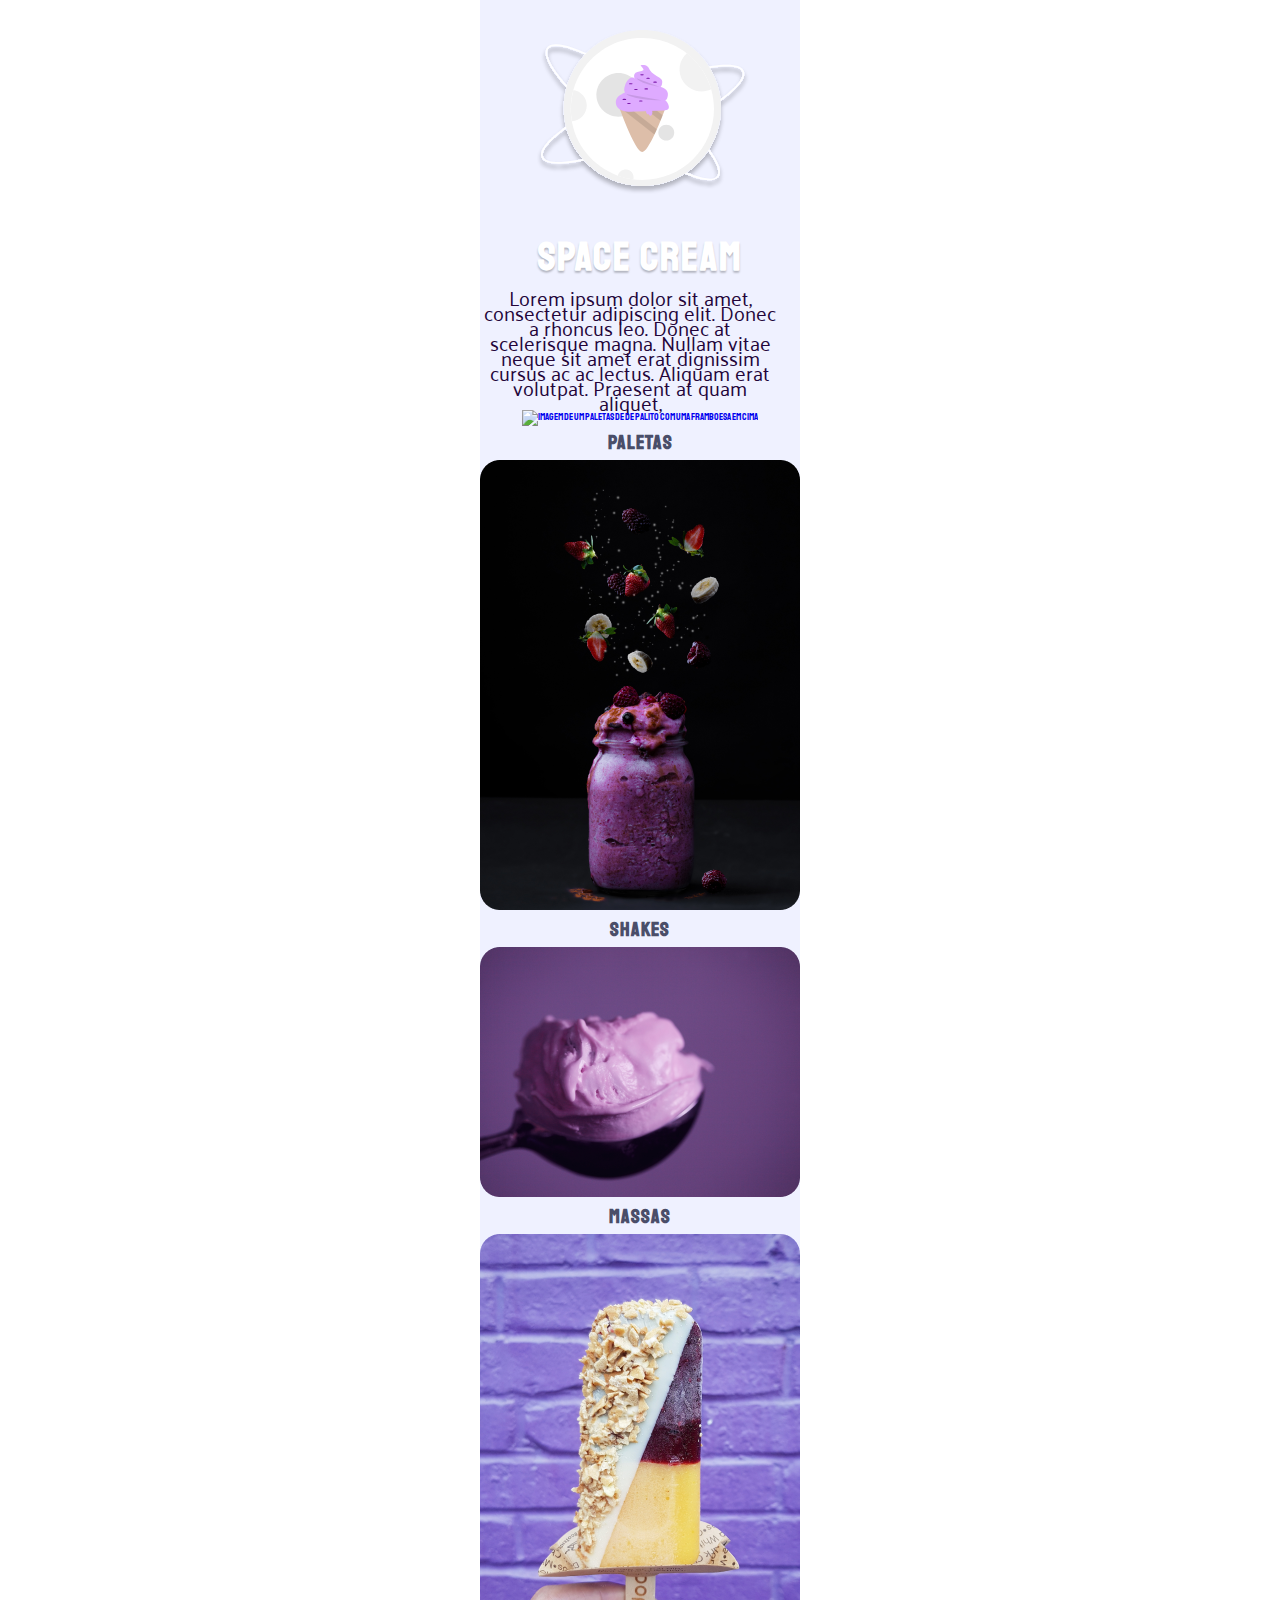
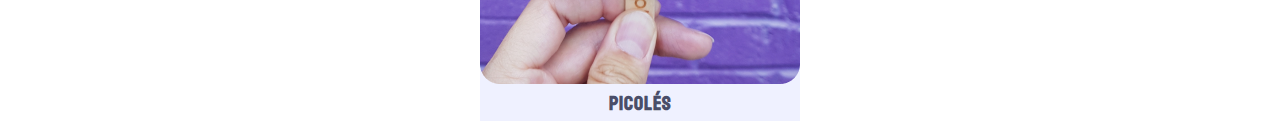
==== mobile-first/index.html @ 3e41ca87 "advancing in the project" ====
<!DOCTYPE html>
<html lang="pt-br">
<head>
  <link rel="preconnect" href="https://fonts.googleapis.com">
  <link rel="preconnect" href="https://fonts.gstatic.com" crossorigin>
  
  <meta charset="UTF-8">
  <meta name="viewport" content="width=device-width, initial-scale=1.0">
  <title>Space Cream</title>

  <link rel="stylesheet" href="style.css">

  <link href="https://fonts.googleapis.com/css2?family=Palanquin&family=Staatliches&display=swap" rel="stylesheet">
</head>
<body>
  <div class="page">
    <header>
      <svg class="logo" alt="imagem de um sorvete de cor rosa e casquinha marrom" width="218" height="167" viewBox="0 0 218 167" fill="none" xmlns="http://www.w3.org/2000/svg">
        <g filter="url(#filter0_d_66_3)">
        <path d="M120.734 108.348C64.0103 132.473 15.6142 140.797 10.5554 127.3C7.52245 119.207 20.5606 105.291 46.3268 89.1199C46.4182 89.0614 46.5194 89.022 46.6246 89.0038C46.7298 88.9856 46.8369 88.9891 46.9398 89.0139C47.0427 89.0388 47.1395 89.0845 47.2244 89.1486C47.3094 89.2127 47.3809 89.2939 47.435 89.3875C47.4891 89.4811 47.5247 89.5852 47.5396 89.6941C47.5546 89.8029 47.5488 89.9143 47.5223 90.0218C47.4959 90.1293 47.4495 90.2308 47.3857 90.3206C47.3219 90.4104 47.242 90.4868 47.1506 90.5452L47.1479 90.5469L47.1389 90.5525C22.8673 105.786 9.42788 119.621 12.0652 126.657C16.6399 138.863 66.1374 129.768 120.152 106.795C174.166 83.8232 215.934 54.104 211.36 41.8982C208.711 34.8318 189.914 34.6878 162.302 41.5229C162.199 41.5492 162.091 41.5541 161.987 41.5373C161.882 41.5206 161.782 41.4825 161.693 41.4253C161.603 41.3681 161.526 41.2928 161.465 41.2039C161.404 41.1149 161.361 41.0139 161.339 40.9068C161.316 40.7996 161.314 40.6883 161.332 40.5792C161.351 40.4701 161.39 40.3654 161.447 40.2711C161.505 40.1767 161.579 40.0946 161.666 40.0293C161.753 39.964 161.852 39.9169 161.955 39.8906L161.958 39.89L161.963 39.8885C191.27 32.6338 209.825 33.1323 212.869 41.256C217.928 54.7536 177.457 84.224 120.734 108.348Z" fill="white"/>
        <path d="M85.5661 102.158C37.5877 65.794 7.1441 28.5684 16.2586 17.41C21.7231 10.7202 39.9156 14.8443 66.1709 28.7256C66.265 28.7743 66.3475 28.841 66.4137 28.9219C66.48 29.0027 66.5286 29.0962 66.557 29.1968C66.5853 29.2975 66.5927 29.4035 66.5788 29.5086C66.5649 29.6138 66.5299 29.7161 66.4758 29.8098C66.4218 29.9034 66.3498 29.9866 66.2638 30.0544C66.1779 30.1223 66.0798 30.1736 65.9751 30.2053C65.8703 30.2371 65.761 30.2487 65.6534 30.2395C65.5458 30.2303 65.442 30.2006 65.3479 30.1518L65.3452 30.1504L65.3361 30.1456C40.6034 17.0697 22.2874 12.5606 17.5357 18.3779C9.29344 28.4685 40.9277 66.2469 86.6147 100.874C132.302 135.501 177.862 156.23 186.105 146.139C190.876 140.298 181.942 124.131 162.788 103.948C162.716 103.872 162.659 103.783 162.623 103.685C162.587 103.586 162.571 103.482 162.577 103.376C162.583 103.27 162.61 103.166 162.657 103.069C162.704 102.971 162.769 102.883 162.85 102.809C162.931 102.736 163.025 102.678 163.128 102.638C163.23 102.599 163.339 102.58 163.447 102.581C163.556 102.582 163.662 102.605 163.76 102.647C163.858 102.688 163.946 102.749 164.018 102.825L164.02 102.827L164.024 102.831C184.354 124.253 192.867 140.392 187.382 147.107C178.267 158.266 133.544 138.521 85.5661 102.158Z" fill="white"/>
        <path d="M111.319 156C154.75 156 189.957 121.078 189.957 78C189.957 34.9218 154.75 0 111.319 0C67.8885 0 32.6809 34.9218 32.6809 78C32.6809 121.078 67.8885 156 111.319 156Z" fill="#F2F2F2"/>
        <path d="M182.986 78.9757C182.987 88.2983 181.136 97.5297 177.539 106.143C173.943 114.756 168.671 122.582 162.025 129.174C155.379 135.766 147.489 140.995 138.805 144.562C130.122 148.13 120.815 149.965 111.416 149.965C103.039 149.96 94.7266 148.507 86.8527 145.67C74.5411 141.221 63.6959 133.508 55.498 123.369C47.3 113.23 42.0634 101.055 40.3584 88.1683C38.6533 75.282 40.5451 62.1787 45.8278 50.285C51.1106 38.3913 59.5817 28.163 70.319 20.7138C81.0563 13.2646 93.6482 8.87989 106.724 8.03715C119.799 7.19441 132.857 9.9259 144.476 15.9342C156.095 21.9426 165.83 30.9975 172.62 42.1131C179.41 53.2287 182.995 65.9789 182.986 78.9757Z" fill="white"/>
        <path d="M87.4626 86.764C99.6622 86.764 109.552 76.9546 109.552 64.8539C109.552 52.7533 99.6622 42.9438 87.4626 42.9438C75.2629 42.9438 65.3732 52.7533 65.3732 64.8539C65.3732 76.9546 75.2629 86.764 87.4626 86.764Z" fill="#E4E4E4"/>
        <path d="M180.194 59.2829C175.406 61.5674 169.949 62.0641 164.823 60.6819C159.696 59.2998 155.243 56.1314 152.28 51.7574C149.318 47.3834 148.043 42.0968 148.691 36.8666C149.339 31.6364 151.865 26.8129 155.807 23.2802C167.521 32.4658 176.048 45.0537 180.194 59.2829Z" fill="#F2F2F2"/>
        <path d="M135.273 110.526C139.665 110.526 143.225 106.995 143.225 102.639C143.225 98.2824 139.665 94.751 135.273 94.751C130.881 94.751 127.321 98.2824 127.321 102.639C127.321 106.995 130.881 110.526 135.273 110.526Z" fill="#E4E4E4"/>
        <path d="M102.58 147.335C102.58 148.028 102.488 148.717 102.307 149.386C97.0301 148.731 91.8457 147.485 86.8528 145.67C87.2675 143.767 88.3771 142.083 89.9681 140.943C91.5591 139.802 93.5191 139.286 95.471 139.492C97.423 139.699 99.2289 140.614 100.541 142.062C101.854 143.51 102.58 145.388 102.58 147.335Z" fill="#F2F2F2"/>
        <path d="M55.7509 75.4701C55.7505 79.4718 54.2171 83.3238 51.461 86.2463C48.705 89.1687 44.9323 90.9431 40.9069 91.2103C39.0848 80.7925 39.616 70.1035 42.462 59.9139C46.1746 60.5279 49.5475 62.428 51.9807 65.2764C54.4139 68.1247 55.7499 71.7367 55.7509 75.4701Z" fill="#F2F2F2"/>
        <path d="M135.03 76.4122C135.03 76.4122 133.722 80.0187 131.681 85.2005C131.021 86.8837 130.282 88.7314 129.485 90.6763C128.375 93.3845 127.152 96.2815 125.871 99.1786C125.083 100.962 124.274 102.742 123.456 104.482C119.057 113.807 114.373 121.886 111.303 121.999C104.408 122.252 89.636 81.3378 88.0238 76.8169C87.9294 76.5525 87.8808 76.4122 87.8808 76.4122H135.03Z" fill="#DDBEA9"/>
        <path opacity="0.1" d="M131.681 85.2005C131.021 86.8837 130.282 88.7314 129.485 90.6763L111.218 76.4122H120.426L131.681 85.2005Z" fill="black"/>
        <path opacity="0.1" d="M125.871 99.1786C125.083 100.962 124.274 102.742 123.456 104.482L88.0238 76.8169C87.9294 76.5525 87.8808 76.4122 87.8808 76.4122H96.7145L125.871 99.1786Z" fill="black"/>
        <path d="M112.273 40.1752C110.112 41.6935 106.694 41.1194 104.617 42.7274C103.196 43.8273 102.817 45.7082 103.204 47.345C103.592 48.9818 104.622 50.4342 105.659 51.8316C106.374 52.7959 107.116 53.7679 108.121 54.5014C109.527 55.5269 111.33 56.0042 113.098 56.3877C116.948 57.2224 120.879 57.7277 124.838 57.8967C126.603 57.972 128.603 57.8967 129.792 56.7375C130.485 56.0625 130.763 55.1374 130.966 54.2427C131.284 52.8431 131.46 51.3363 130.804 50.0327C130.265 48.9612 129.227 48.158 128.176 47.4449C124.88 45.2083 120.998 43.3565 118.986 40.1373C118.186 38.8576 117.693 37.3748 116.481 36.382C114.901 35.0879 111.386 34.5588 109.526 35.4232C109.813 36.0042 113.569 39.2651 112.273 40.1752Z" fill="#DEAAFF"/>
        <path d="M94.1099 55.2652C93.469 57.2359 92.8786 59.3209 93.4182 61.3153C94.1297 63.9447 96.7296 65.914 99.5816 66.8712C102.434 67.8284 105.544 67.9401 108.591 68.0411L124.546 68.5695C126.551 68.6359 128.595 68.7088 130.479 69.32C132.032 69.8238 133.878 70.6533 135.173 69.741C135.76 69.3272 136.024 68.6573 136.233 68.0183C136.911 65.9392 137.29 63.6562 136.378 61.6486C135.333 59.3481 132.756 57.8365 130.081 57.1139C127.405 56.3913 124.572 56.3209 121.792 56.0481C118.972 55.7711 116.184 55.2817 113.457 54.5851C111.178 54.0026 108.869 53.234 107.183 51.7545C106.271 50.9541 105.581 49.9781 104.721 49.1334C99.7973 44.2946 95.3209 51.5414 94.1099 55.2652Z" fill="#DEAAFF"/>
        <path d="M90.6039 64.3186C89.0521 64.935 87.706 65.8963 86.6961 67.1094C85.6862 68.3225 85.0467 69.7463 84.8396 71.2429C84.6324 72.7395 84.8645 74.2582 85.5136 75.6519C86.1626 77.0455 87.2064 78.267 88.5441 79.1979C90.9735 80.8886 94.1527 81.4766 97.233 81.6734C100.241 81.8656 103.262 81.7333 106.273 81.6011L132.922 80.4306C134.484 80.362 136.252 80.2026 137.205 79.1033C137.917 78.2829 137.959 77.1513 137.789 76.1273C137.178 72.4436 134.041 69.1824 130.035 68.066C128.525 67.6449 126.934 67.5117 125.357 67.3809L113.934 66.4331C112.396 66.3054 110.848 66.1764 109.357 65.817C104.84 64.7281 100.803 61.5489 96.152 62.0196C92.9966 62.339 90.3986 64.2979 88.1065 66.2472" fill="#DEAAFF"/>
        <path opacity="0.1" d="M105.524 48.359C105.524 48.359 109.252 54.3283 128.377 56.7385L105.524 48.359Z" fill="black"/>
        <path opacity="0.1" d="M94.9449 63.9936C94.9449 63.9936 101.874 70.2082 130.467 70.2082L94.9449 63.9936Z" fill="black"/>
        <path d="M110.999 45.3918C112.007 45.3918 112.824 45.1503 112.824 44.8524C112.824 44.5544 112.007 44.3129 110.999 44.3129C109.991 44.3129 109.174 44.5544 109.174 44.8524C109.174 45.1503 109.991 45.3918 110.999 45.3918Z" fill="#7D1AAB"/>
        <path d="M117.083 48.8985C118.091 48.8985 118.908 48.6569 118.908 48.359C118.908 48.061 118.091 47.8195 117.083 47.8195C116.075 47.8195 115.258 48.061 115.258 48.359C115.258 48.6569 116.075 48.8985 117.083 48.8985Z" fill="#7D1AAB"/>
        <path d="M124.079 52.6749C125.087 52.6749 125.905 52.4333 125.905 52.1354C125.905 51.8374 125.087 51.5959 124.079 51.5959C123.071 51.5959 122.254 51.8374 122.254 52.1354C122.254 52.4333 123.071 52.6749 124.079 52.6749Z" fill="#7D1AAB"/>
        <path d="M99.7442 54.2933C100.752 54.2933 101.569 54.0518 101.569 53.7538C101.569 53.4559 100.752 53.2144 99.7442 53.2144C98.7362 53.2144 97.919 53.4559 97.919 53.7538C97.919 54.0518 98.7362 54.2933 99.7442 54.2933Z" fill="#7D1AAB"/>
        <path d="M115.258 59.4184C116.266 59.4184 117.083 59.1769 117.083 58.879C117.083 58.581 116.266 58.3395 115.258 58.3395C114.25 58.3395 113.433 58.581 113.433 58.879C113.433 59.1769 114.25 59.4184 115.258 59.4184Z" fill="#7D1AAB"/>
        <path d="M93.3561 69.9384C94.3641 69.9384 95.1813 69.6969 95.1813 69.3989C95.1813 69.101 94.3641 68.8595 93.3561 68.8595C92.3481 68.8595 91.531 69.101 91.531 69.3989C91.531 69.6969 92.3481 69.9384 93.3561 69.9384Z" fill="#7D1AAB"/>
        <path d="M104.916 59.9579C105.924 59.9579 106.741 59.7164 106.741 59.4185C106.741 59.1205 105.924 58.879 104.916 58.879C103.907 58.879 103.09 59.1205 103.09 59.4185C103.09 59.7164 103.907 59.9579 104.916 59.9579Z" fill="#7D1AAB"/>
        <path d="M97.919 73.9846C98.927 73.9846 99.7442 73.743 99.7442 73.4451C99.7442 73.1471 98.927 72.9056 97.919 72.9056C96.911 72.9056 96.0939 73.1471 96.0939 73.4451C96.0939 73.743 96.911 73.9846 97.919 73.9846Z" fill="#7D1AAB"/>
        <path d="M109.782 71.5569C110.79 71.5569 111.608 71.3153 111.608 71.0174C111.608 70.7194 110.79 70.4779 109.782 70.4779C108.774 70.4779 107.957 70.7194 107.957 71.0174C107.957 71.3153 108.774 71.5569 109.782 71.5569Z" fill="#7D1AAB"/>
        <path d="M116.931 84.5045C118.023 84.5045 118.908 82.8742 118.908 80.863C118.908 78.8519 118.023 77.2215 116.931 77.2215C115.839 77.2215 114.954 78.8519 114.954 80.863C114.954 82.8742 115.839 84.5045 116.931 84.5045Z" fill="#DEAAFF"/>
        <path d="M119.365 85.8533C120.457 85.8533 121.342 84.2229 121.342 82.2117C121.342 80.2006 120.457 78.5702 119.365 78.5702C118.273 78.5702 117.387 80.2006 117.387 82.2117C117.387 84.2229 118.273 85.8533 119.365 85.8533Z" fill="#DEAAFF"/>
        </g>
        <defs>
        <filter id="filter0_d_66_3" x="6.12323" y="0" width="211.173" height="164" filterUnits="userSpaceOnUse" color-interpolation-filters="sRGB">
        <feFlood flood-opacity="0" result="BackgroundImageFix"/>
        <feColorMatrix in="SourceAlpha" type="matrix" values="0 0 0 0 0 0 0 0 0 0 0 0 0 0 0 0 0 0 127 0" result="hardAlpha"/>
        <feOffset dy="4"/>
        <feGaussianBlur stdDeviation="2"/>
        <feComposite in2="hardAlpha" operator="out"/>
        <feColorMatrix type="matrix" values="0 0 0 0 0 0 0 0 0 0 0 0 0 0 0 0 0 0 0.25 0"/>
        <feBlend mode="normal" in2="BackgroundImageFix" result="effect1_dropShadow_66_3"/>
        <feBlend mode="normal" in="SourceGraphic" in2="effect1_dropShadow_66_3" result="shape"/>
        </filter>
        </defs>
      </svg>   
      <h1>
        Space cream
      </h1>
    </header>

    <main>
      <p>Lorem ipsum dolor sit amet, consectetur adipiscing elit. Donec a rhoncus leo. Donec at scelerisque magna. Nullam vitae neque sit amet erat dignissim cursus ac ac lectus. Aliquam erat volutpat. Praesent at quam aliquet, </p>

      <div class="card">
        <a href="#"><img src="/images/sorvete1.png" alt="imagem de um paletas de de palito com uma framboesa em cima"></a>
        <h2>paletas </h2>
      </div>
      <div class="card">
        <a href="#"><img src="images/sorvete2.png" alt="imagem de um shake com varias frutas caindo em cima dele"></a>
        <h2>Shakes</h2>
      </div>
      <div class="card">
        <a href="#"><img src="images/sorvete3.png" alt="imagem de uma bola de sorvete rosa"></a>
        <h2>Massas</h2></div>
      <div class="card">
        <a href="#"><img src="images/sorvete4.png" alt="picole em forma de uma nave com raspas por cima"></a>
        <h2>Picolés</h2></div>
    </main>
  </div>

</body>
</html>
---- mobile-first/style.css ----
* {
  margin: 0;
  padding: 0;
  box-sizing: border-box;
  text-decoration: none;
}

:root {
  font-size: 62.5%;
  --ff-primary: 'Staatliches', cursive;
  --ff-secondary: 'Palanquin', sans-serif;
  --fc-white: #FFFFFF;
  --fc-wrapper: #4A4E69;
  
}

.page {
  background: #EFF1FF;
}

body {
  display: flex;
  align-items: center;
  text-align: center;
  flex-direction: column;
  margin: auto;

  font-family: var(--ff-primary);

  color: wh;
}

header .logo {
  margin: 3rem auto 4rem;
}

header h1 {
  text-transform: uppercase;
  font-size: 4rem;
  line-height: 3.5rem;
  letter-spacing: 0.05em;
  color: var(--fc-white);
  text-shadow: 0px 2px 2px rgba(0, 0, 0, 0.25);
}

p {
  font-family: var(--ff-secondary);
  display: flex;
  align-items: center;
  text-align: center;
  width: 30rem;

  font-size: 2rem;
  line-height: 1.5rem;
  font-weight: 400;
  
  color: #23053A;

  margin-top: 1.5rem;
}

h2 {
  color: var(--fc-wrapper);
  letter-spacing: 0.05em;
  font-size: 20px;
  line-height: 34px;
}
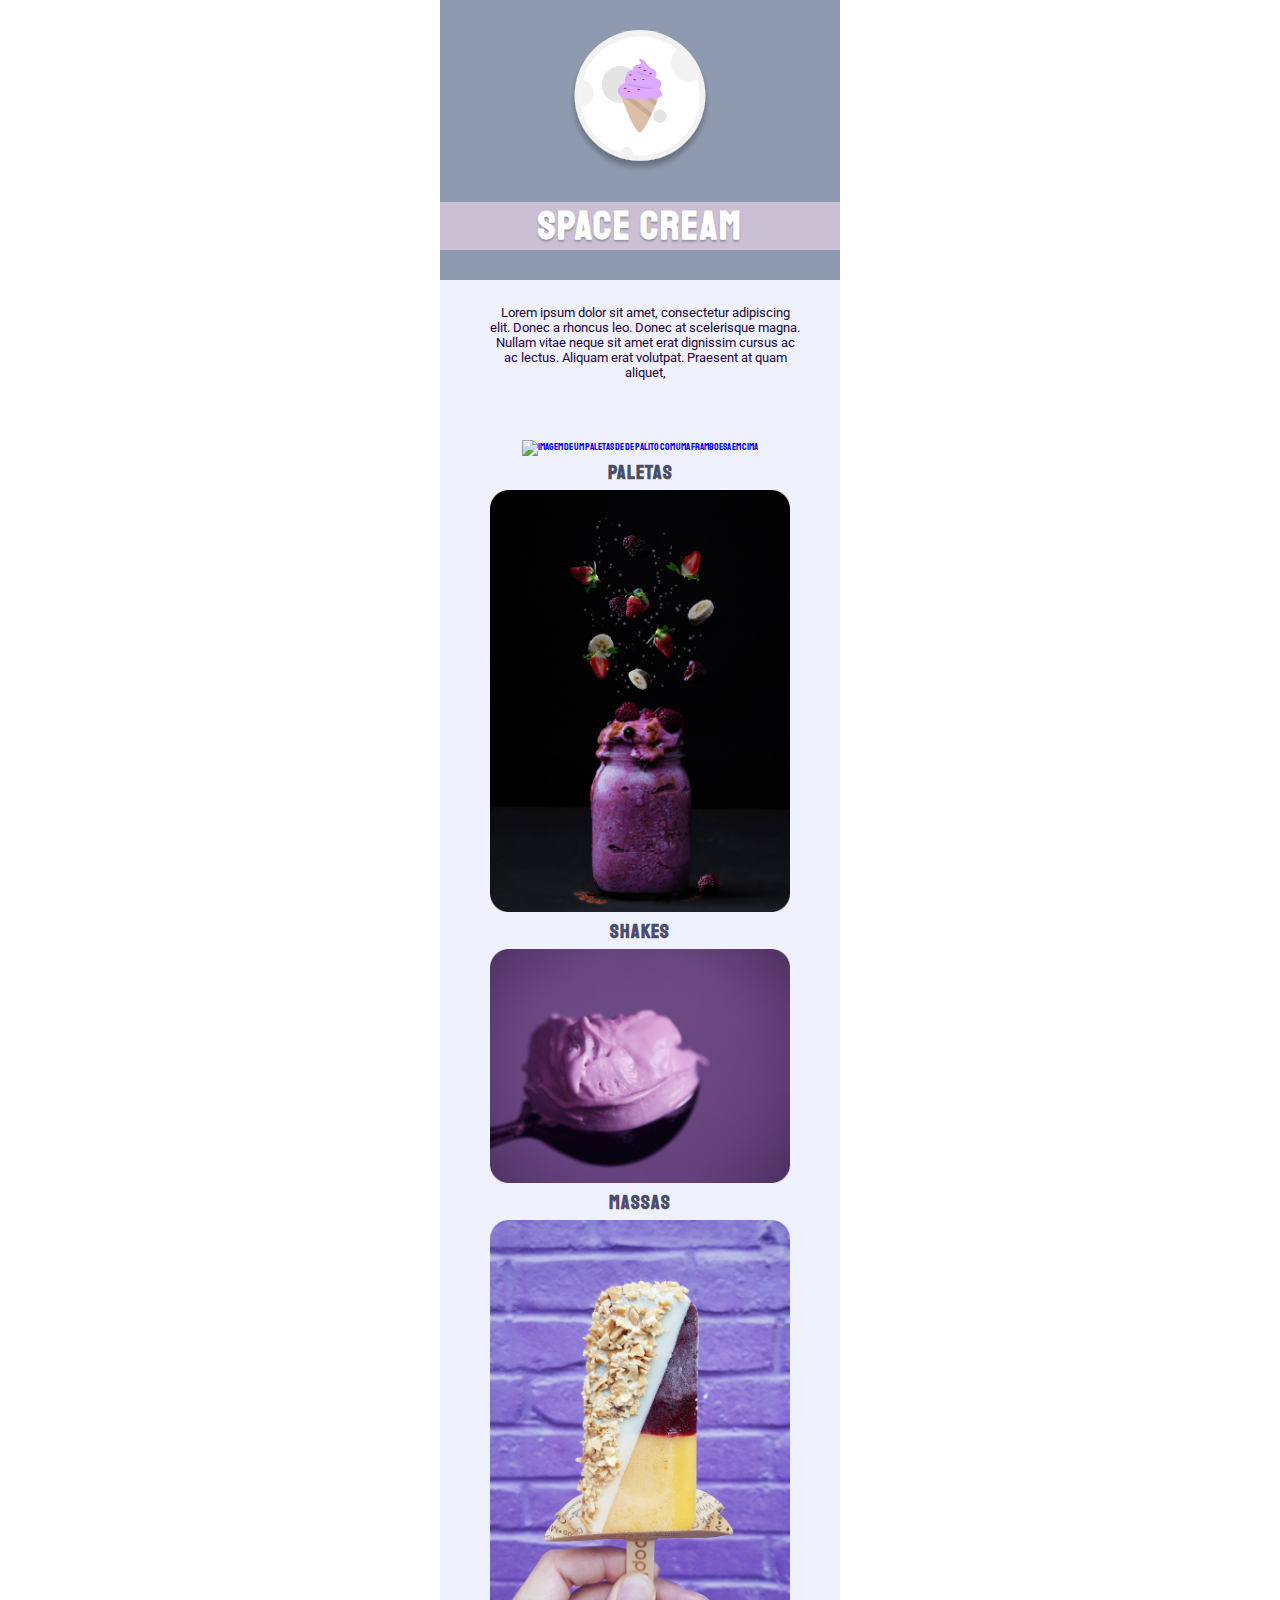
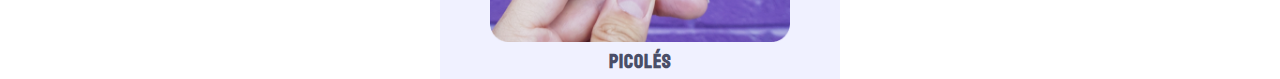
==== commit 02d43312: "code adjustments" ====
--- a/mobile-first/index.html
+++ b/mobile-first/index.html
@@ -10,77 +10,83 @@
 
   <link rel="stylesheet" href="style.css">
 
-  <link href="https://fonts.googleapis.com/css2?family=Palanquin&family=Staatliches&display=swap" rel="stylesheet">
+  <link href="https://fonts.googleapis.com/css2?family=Roboto&family=Staatliches&display=swap" rel="stylesheet">
 </head>
 <body>
   <div class="page">
     <header>
-      <svg class="logo" alt="imagem de um sorvete de cor rosa e casquinha marrom" width="218" height="167" viewBox="0 0 218 167" fill="none" xmlns="http://www.w3.org/2000/svg">
-        <g filter="url(#filter0_d_66_3)">
-        <path d="M120.734 108.348C64.0103 132.473 15.6142 140.797 10.5554 127.3C7.52245 119.207 20.5606 105.291 46.3268 89.1199C46.4182 89.0614 46.5194 89.022 46.6246 89.0038C46.7298 88.9856 46.8369 88.9891 46.9398 89.0139C47.0427 89.0388 47.1395 89.0845 47.2244 89.1486C47.3094 89.2127 47.3809 89.2939 47.435 89.3875C47.4891 89.4811 47.5247 89.5852 47.5396 89.6941C47.5546 89.8029 47.5488 89.9143 47.5223 90.0218C47.4959 90.1293 47.4495 90.2308 47.3857 90.3206C47.3219 90.4104 47.242 90.4868 47.1506 90.5452L47.1479 90.5469L47.1389 90.5525C22.8673 105.786 9.42788 119.621 12.0652 126.657C16.6399 138.863 66.1374 129.768 120.152 106.795C174.166 83.8232 215.934 54.104 211.36 41.8982C208.711 34.8318 189.914 34.6878 162.302 41.5229C162.199 41.5492 162.091 41.5541 161.987 41.5373C161.882 41.5206 161.782 41.4825 161.693 41.4253C161.603 41.3681 161.526 41.2928 161.465 41.2039C161.404 41.1149 161.361 41.0139 161.339 40.9068C161.316 40.7996 161.314 40.6883 161.332 40.5792C161.351 40.4701 161.39 40.3654 161.447 40.2711C161.505 40.1767 161.579 40.0946 161.666 40.0293C161.753 39.964 161.852 39.9169 161.955 39.8906L161.958 39.89L161.963 39.8885C191.27 32.6338 209.825 33.1323 212.869 41.256C217.928 54.7536 177.457 84.224 120.734 108.348Z" fill="white"/>
-        <path d="M85.5661 102.158C37.5877 65.794 7.1441 28.5684 16.2586 17.41C21.7231 10.7202 39.9156 14.8443 66.1709 28.7256C66.265 28.7743 66.3475 28.841 66.4137 28.9219C66.48 29.0027 66.5286 29.0962 66.557 29.1968C66.5853 29.2975 66.5927 29.4035 66.5788 29.5086C66.5649 29.6138 66.5299 29.7161 66.4758 29.8098C66.4218 29.9034 66.3498 29.9866 66.2638 30.0544C66.1779 30.1223 66.0798 30.1736 65.9751 30.2053C65.8703 30.2371 65.761 30.2487 65.6534 30.2395C65.5458 30.2303 65.442 30.2006 65.3479 30.1518L65.3452 30.1504L65.3361 30.1456C40.6034 17.0697 22.2874 12.5606 17.5357 18.3779C9.29344 28.4685 40.9277 66.2469 86.6147 100.874C132.302 135.501 177.862 156.23 186.105 146.139C190.876 140.298 181.942 124.131 162.788 103.948C162.716 103.872 162.659 103.783 162.623 103.685C162.587 103.586 162.571 103.482 162.577 103.376C162.583 103.27 162.61 103.166 162.657 103.069C162.704 102.971 162.769 102.883 162.85 102.809C162.931 102.736 163.025 102.678 163.128 102.638C163.23 102.599 163.339 102.58 163.447 102.581C163.556 102.582 163.662 102.605 163.76 102.647C163.858 102.688 163.946 102.749 164.018 102.825L164.02 102.827L164.024 102.831C184.354 124.253 192.867 140.392 187.382 147.107C178.267 158.266 133.544 138.521 85.5661 102.158Z" fill="white"/>
-        <path d="M111.319 156C154.75 156 189.957 121.078 189.957 78C189.957 34.9218 154.75 0 111.319 0C67.8885 0 32.6809 34.9218 32.6809 78C32.6809 121.078 67.8885 156 111.319 156Z" fill="#F2F2F2"/>
-        <path d="M182.986 78.9757C182.987 88.2983 181.136 97.5297 177.539 106.143C173.943 114.756 168.671 122.582 162.025 129.174C155.379 135.766 147.489 140.995 138.805 144.562C130.122 148.13 120.815 149.965 111.416 149.965C103.039 149.96 94.7266 148.507 86.8527 145.67C74.5411 141.221 63.6959 133.508 55.498 123.369C47.3 113.23 42.0634 101.055 40.3584 88.1683C38.6533 75.282 40.5451 62.1787 45.8278 50.285C51.1106 38.3913 59.5817 28.163 70.319 20.7138C81.0563 13.2646 93.6482 8.87989 106.724 8.03715C119.799 7.19441 132.857 9.9259 144.476 15.9342C156.095 21.9426 165.83 30.9975 172.62 42.1131C179.41 53.2287 182.995 65.9789 182.986 78.9757Z" fill="white"/>
-        <path d="M87.4626 86.764C99.6622 86.764 109.552 76.9546 109.552 64.8539C109.552 52.7533 99.6622 42.9438 87.4626 42.9438C75.2629 42.9438 65.3732 52.7533 65.3732 64.8539C65.3732 76.9546 75.2629 86.764 87.4626 86.764Z" fill="#E4E4E4"/>
-        <path d="M180.194 59.2829C175.406 61.5674 169.949 62.0641 164.823 60.6819C159.696 59.2998 155.243 56.1314 152.28 51.7574C149.318 47.3834 148.043 42.0968 148.691 36.8666C149.339 31.6364 151.865 26.8129 155.807 23.2802C167.521 32.4658 176.048 45.0537 180.194 59.2829Z" fill="#F2F2F2"/>
-        <path d="M135.273 110.526C139.665 110.526 143.225 106.995 143.225 102.639C143.225 98.2824 139.665 94.751 135.273 94.751C130.881 94.751 127.321 98.2824 127.321 102.639C127.321 106.995 130.881 110.526 135.273 110.526Z" fill="#E4E4E4"/>
-        <path d="M102.58 147.335C102.58 148.028 102.488 148.717 102.307 149.386C97.0301 148.731 91.8457 147.485 86.8528 145.67C87.2675 143.767 88.3771 142.083 89.9681 140.943C91.5591 139.802 93.5191 139.286 95.471 139.492C97.423 139.699 99.2289 140.614 100.541 142.062C101.854 143.51 102.58 145.388 102.58 147.335Z" fill="#F2F2F2"/>
-        <path d="M55.7509 75.4701C55.7505 79.4718 54.2171 83.3238 51.461 86.2463C48.705 89.1687 44.9323 90.9431 40.9069 91.2103C39.0848 80.7925 39.616 70.1035 42.462 59.9139C46.1746 60.5279 49.5475 62.428 51.9807 65.2764C54.4139 68.1247 55.7499 71.7367 55.7509 75.4701Z" fill="#F2F2F2"/>
-        <path d="M135.03 76.4122C135.03 76.4122 133.722 80.0187 131.681 85.2005C131.021 86.8837 130.282 88.7314 129.485 90.6763C128.375 93.3845 127.152 96.2815 125.871 99.1786C125.083 100.962 124.274 102.742 123.456 104.482C119.057 113.807 114.373 121.886 111.303 121.999C104.408 122.252 89.636 81.3378 88.0238 76.8169C87.9294 76.5525 87.8808 76.4122 87.8808 76.4122H135.03Z" fill="#DDBEA9"/>
-        <path opacity="0.1" d="M131.681 85.2005C131.021 86.8837 130.282 88.7314 129.485 90.6763L111.218 76.4122H120.426L131.681 85.2005Z" fill="black"/>
-        <path opacity="0.1" d="M125.871 99.1786C125.083 100.962 124.274 102.742 123.456 104.482L88.0238 76.8169C87.9294 76.5525 87.8808 76.4122 87.8808 76.4122H96.7145L125.871 99.1786Z" fill="black"/>
-        <path d="M112.273 40.1752C110.112 41.6935 106.694 41.1194 104.617 42.7274C103.196 43.8273 102.817 45.7082 103.204 47.345C103.592 48.9818 104.622 50.4342 105.659 51.8316C106.374 52.7959 107.116 53.7679 108.121 54.5014C109.527 55.5269 111.33 56.0042 113.098 56.3877C116.948 57.2224 120.879 57.7277 124.838 57.8967C126.603 57.972 128.603 57.8967 129.792 56.7375C130.485 56.0625 130.763 55.1374 130.966 54.2427C131.284 52.8431 131.46 51.3363 130.804 50.0327C130.265 48.9612 129.227 48.158 128.176 47.4449C124.88 45.2083 120.998 43.3565 118.986 40.1373C118.186 38.8576 117.693 37.3748 116.481 36.382C114.901 35.0879 111.386 34.5588 109.526 35.4232C109.813 36.0042 113.569 39.2651 112.273 40.1752Z" fill="#DEAAFF"/>
-        <path d="M94.1099 55.2652C93.469 57.2359 92.8786 59.3209 93.4182 61.3153C94.1297 63.9447 96.7296 65.914 99.5816 66.8712C102.434 67.8284 105.544 67.9401 108.591 68.0411L124.546 68.5695C126.551 68.6359 128.595 68.7088 130.479 69.32C132.032 69.8238 133.878 70.6533 135.173 69.741C135.76 69.3272 136.024 68.6573 136.233 68.0183C136.911 65.9392 137.29 63.6562 136.378 61.6486C135.333 59.3481 132.756 57.8365 130.081 57.1139C127.405 56.3913 124.572 56.3209 121.792 56.0481C118.972 55.7711 116.184 55.2817 113.457 54.5851C111.178 54.0026 108.869 53.234 107.183 51.7545C106.271 50.9541 105.581 49.9781 104.721 49.1334C99.7973 44.2946 95.3209 51.5414 94.1099 55.2652Z" fill="#DEAAFF"/>
-        <path d="M90.6039 64.3186C89.0521 64.935 87.706 65.8963 86.6961 67.1094C85.6862 68.3225 85.0467 69.7463 84.8396 71.2429C84.6324 72.7395 84.8645 74.2582 85.5136 75.6519C86.1626 77.0455 87.2064 78.267 88.5441 79.1979C90.9735 80.8886 94.1527 81.4766 97.233 81.6734C100.241 81.8656 103.262 81.7333 106.273 81.6011L132.922 80.4306C134.484 80.362 136.252 80.2026 137.205 79.1033C137.917 78.2829 137.959 77.1513 137.789 76.1273C137.178 72.4436 134.041 69.1824 130.035 68.066C128.525 67.6449 126.934 67.5117 125.357 67.3809L113.934 66.4331C112.396 66.3054 110.848 66.1764 109.357 65.817C104.84 64.7281 100.803 61.5489 96.152 62.0196C92.9966 62.339 90.3986 64.2979 88.1065 66.2472" fill="#DEAAFF"/>
-        <path opacity="0.1" d="M105.524 48.359C105.524 48.359 109.252 54.3283 128.377 56.7385L105.524 48.359Z" fill="black"/>
-        <path opacity="0.1" d="M94.9449 63.9936C94.9449 63.9936 101.874 70.2082 130.467 70.2082L94.9449 63.9936Z" fill="black"/>
-        <path d="M110.999 45.3918C112.007 45.3918 112.824 45.1503 112.824 44.8524C112.824 44.5544 112.007 44.3129 110.999 44.3129C109.991 44.3129 109.174 44.5544 109.174 44.8524C109.174 45.1503 109.991 45.3918 110.999 45.3918Z" fill="#7D1AAB"/>
-        <path d="M117.083 48.8985C118.091 48.8985 118.908 48.6569 118.908 48.359C118.908 48.061 118.091 47.8195 117.083 47.8195C116.075 47.8195 115.258 48.061 115.258 48.359C115.258 48.6569 116.075 48.8985 117.083 48.8985Z" fill="#7D1AAB"/>
-        <path d="M124.079 52.6749C125.087 52.6749 125.905 52.4333 125.905 52.1354C125.905 51.8374 125.087 51.5959 124.079 51.5959C123.071 51.5959 122.254 51.8374 122.254 52.1354C122.254 52.4333 123.071 52.6749 124.079 52.6749Z" fill="#7D1AAB"/>
-        <path d="M99.7442 54.2933C100.752 54.2933 101.569 54.0518 101.569 53.7538C101.569 53.4559 100.752 53.2144 99.7442 53.2144C98.7362 53.2144 97.919 53.4559 97.919 53.7538C97.919 54.0518 98.7362 54.2933 99.7442 54.2933Z" fill="#7D1AAB"/>
-        <path d="M115.258 59.4184C116.266 59.4184 117.083 59.1769 117.083 58.879C117.083 58.581 116.266 58.3395 115.258 58.3395C114.25 58.3395 113.433 58.581 113.433 58.879C113.433 59.1769 114.25 59.4184 115.258 59.4184Z" fill="#7D1AAB"/>
-        <path d="M93.3561 69.9384C94.3641 69.9384 95.1813 69.6969 95.1813 69.3989C95.1813 69.101 94.3641 68.8595 93.3561 68.8595C92.3481 68.8595 91.531 69.101 91.531 69.3989C91.531 69.6969 92.3481 69.9384 93.3561 69.9384Z" fill="#7D1AAB"/>
-        <path d="M104.916 59.9579C105.924 59.9579 106.741 59.7164 106.741 59.4185C106.741 59.1205 105.924 58.879 104.916 58.879C103.907 58.879 103.09 59.1205 103.09 59.4185C103.09 59.7164 103.907 59.9579 104.916 59.9579Z" fill="#7D1AAB"/>
-        <path d="M97.919 73.9846C98.927 73.9846 99.7442 73.743 99.7442 73.4451C99.7442 73.1471 98.927 72.9056 97.919 72.9056C96.911 72.9056 96.0939 73.1471 96.0939 73.4451C96.0939 73.743 96.911 73.9846 97.919 73.9846Z" fill="#7D1AAB"/>
-        <path d="M109.782 71.5569C110.79 71.5569 111.608 71.3153 111.608 71.0174C111.608 70.7194 110.79 70.4779 109.782 70.4779C108.774 70.4779 107.957 70.7194 107.957 71.0174C107.957 71.3153 108.774 71.5569 109.782 71.5569Z" fill="#7D1AAB"/>
-        <path d="M116.931 84.5045C118.023 84.5045 118.908 82.8742 118.908 80.863C118.908 78.8519 118.023 77.2215 116.931 77.2215C115.839 77.2215 114.954 78.8519 114.954 80.863C114.954 82.8742 115.839 84.5045 116.931 84.5045Z" fill="#DEAAFF"/>
-        <path d="M119.365 85.8533C120.457 85.8533 121.342 84.2229 121.342 82.2117C121.342 80.2006 120.457 78.5702 119.365 78.5702C118.273 78.5702 117.387 80.2006 117.387 82.2117C117.387 84.2229 118.273 85.8533 119.365 85.8533Z" fill="#DEAAFF"/>
+      <svg class="logo" alt="imagem de um sorvete de cor rosa e casquinha marrom" width="149" height="149" viewBox="0 0 149 149" fill="none" xmlns="http://www.w3.org/2000/svg">
+        <g filter="url(#filter0_d_14_166)">
+        <path d="M74.5 137C112.332 137 143 106.332 143 68.5C143 30.6685 112.332 0 74.5 0C36.6685 0 6 30.6685 6 68.5C6 106.332 36.6685 137 74.5 137Z" fill="#F2F2F2"/>
+        <path d="M136.927 69.3569C136.928 77.544 135.316 85.6511 132.183 93.2152C129.05 100.779 124.458 107.652 118.669 113.441C112.88 119.23 106.007 123.823 98.4428 126.955C90.8787 130.088 82.7716 131.7 74.5845 131.7C67.2873 131.695 60.0467 130.419 53.1879 127.928C42.4635 124.021 33.0166 117.247 25.8755 108.343C18.7344 99.4391 14.173 88.7466 12.6877 77.4298C11.2025 66.113 12.8504 54.6057 17.4521 44.1605C22.0537 33.7154 29.4328 24.7329 38.7858 18.191C48.1388 11.649 59.1073 7.79838 70.4971 7.05828C81.8869 6.31818 93.2615 8.71699 103.382 13.9935C113.503 19.2701 121.983 27.2221 127.897 36.9839C133.812 46.7457 136.935 57.9431 136.927 69.3569Z" fill="white"/>
+        <path d="M53.719 76.1966C64.3459 76.1966 72.9606 67.5819 72.9606 56.955C72.9606 46.3282 64.3459 37.7135 53.719 37.7135C43.0922 37.7135 34.4775 46.3282 34.4775 56.955C34.4775 67.5819 43.0922 76.1966 53.719 76.1966Z" fill="#E4E4E4"/>
+        <path d="M134.495 52.0625C130.325 54.0688 125.571 54.505 121.106 53.2912C116.64 52.0774 112.761 49.2949 110.18 45.4536C107.6 41.6123 106.49 36.9697 107.054 32.3765C107.618 27.7833 109.819 23.5472 113.252 20.4448C123.456 28.5116 130.884 39.5664 134.495 52.0625Z" fill="#F2F2F2"/>
+        <path d="M95.3654 97.0647C99.1911 97.0647 102.292 93.9634 102.292 90.1378C102.292 86.3121 99.1911 83.2108 95.3654 83.2108C91.5398 83.2108 88.4385 86.3121 88.4385 90.1378C88.4385 93.9634 91.5398 97.0647 95.3654 97.0647Z" fill="#E4E4E4"/>
+        <path d="M66.8879 129.391C66.8873 129.999 66.8071 130.604 66.6493 131.192C62.0531 130.617 57.5371 129.522 53.1879 127.928C53.5491 126.257 54.5156 124.778 55.9015 123.777C57.2874 122.775 58.9948 122.321 60.695 122.503C62.3953 122.684 63.9684 123.488 65.1117 124.76C66.2549 126.031 66.8876 127.681 66.8879 129.391Z" fill="#F2F2F2"/>
+        <path d="M26.0958 66.2782C26.0955 69.7926 24.7597 73.1754 22.3589 75.7419C19.9582 78.3084 16.6719 79.8667 13.1655 80.1014C11.5783 70.9524 12.041 61.5653 14.5201 52.6167C17.7541 53.1559 20.6921 54.8246 22.8116 57.3261C24.9312 59.8275 26.0949 62.9996 26.0958 66.2782Z" fill="#F2F2F2"/>
+        <path d="M95.1543 67.1056C95.1543 67.1056 94.0149 70.2728 92.2369 74.8235C91.6619 76.3017 91.018 77.9244 90.3238 79.6324C89.3566 82.0107 88.2914 84.5549 87.1759 87.0991C86.4896 88.665 85.7848 90.2284 85.072 91.7564C81.2405 99.9456 77.1599 107.04 74.4863 107.14C68.4794 107.363 55.6122 71.4312 54.2079 67.461C54.1257 67.2288 54.0833 67.1056 54.0833 67.1056H95.1543Z" fill="#DDBEA9"/>
+        <path opacity="0.1" d="M92.2368 74.8235C91.6619 76.3017 91.018 77.9244 90.3237 79.6324L74.412 67.1056H82.4328L92.2368 74.8235Z" fill="black"/>
+        <path opacity="0.1" d="M87.1759 87.0991C86.4896 88.665 85.7848 90.2284 85.072 91.7564L54.2079 67.461C54.1257 67.2288 54.0833 67.1056 54.0833 67.1056H61.7782L87.1759 87.0991Z" fill="black"/>
+        <path d="M75.331 35.2821C73.4482 36.6154 70.471 36.1113 68.6615 37.5234C67.4238 38.4894 67.0936 40.1411 67.4313 41.5786C67.7691 43.0161 68.6665 44.2916 69.5694 45.5187C70.1925 46.3657 70.839 47.2193 71.7145 47.8634C72.9387 48.764 74.5097 49.1832 76.0497 49.5199C79.4032 50.253 82.8277 50.6968 86.276 50.8452C87.8138 50.9113 89.5554 50.8452 90.5914 49.8272C91.1948 49.2343 91.4374 48.4219 91.6142 47.6362C91.8908 46.4071 92.0445 45.0838 91.473 43.939C91.0032 42.9979 90.0991 42.2926 89.1837 41.6664C86.3124 39.7021 82.9306 38.0759 81.1782 35.2487C80.4816 34.125 80.0521 32.8228 78.9963 31.9508C77.6201 30.8144 74.5581 30.3497 72.9378 31.1089C73.1881 31.6191 76.4597 34.4828 75.331 35.2821Z" fill="#DEAAFF"/>
+        <path d="M59.5093 48.5342C58.9511 50.2648 58.4368 52.096 58.9069 53.8474C59.5266 56.1566 61.7913 57.886 64.2756 58.7266C66.7599 59.5672 69.4691 59.6654 72.1235 59.754L86.0215 60.2181C87.7681 60.2764 89.5483 60.3404 91.1898 60.8772C92.5427 61.3196 94.1507 62.0481 95.2786 61.2469C95.7902 60.8835 96.02 60.2952 96.2015 59.734C96.7922 57.9082 97.1227 55.9032 96.3283 54.1401C95.418 52.1198 93.1733 50.7923 90.8427 50.1577C88.5121 49.5231 86.0439 49.4613 83.6224 49.2217C81.166 48.9785 78.7372 48.5487 76.3625 47.9369C74.3771 47.4254 72.3657 46.7504 70.8972 45.451C70.1028 44.7482 69.5013 43.891 68.7526 43.1492C64.4636 38.8998 60.5642 45.2639 59.5093 48.5342Z" fill="#DEAAFF"/>
+        <path d="M56.4554 56.485C55.1036 57.0263 53.9311 57.8705 53.0514 58.9358C52.1717 60.0012 51.6147 61.2516 51.4342 62.5659C51.2537 63.8802 51.456 65.2139 52.0213 66.4379C52.5866 67.6618 53.4959 68.7345 54.6611 69.552C56.7773 71.0368 59.5467 71.5531 62.2298 71.726C64.8498 71.8948 67.4811 71.7787 70.1047 71.6625L93.3176 70.6346C94.6783 70.5744 96.2183 70.4344 97.0489 69.469C97.6688 68.7485 97.7052 67.7547 97.5572 66.8554C97.0248 63.6204 94.2925 60.7564 90.8032 59.7759C89.4873 59.4061 88.1018 59.2891 86.7284 59.1743L76.7776 58.3419C75.4376 58.2298 74.0897 58.1165 72.791 57.8008C68.8559 56.8446 65.3398 54.0526 61.2882 54.466C58.5396 54.7464 56.2766 56.4667 54.2799 58.1786" fill="#DEAAFF"/>
+        <path opacity="0.1" d="M69.4518 42.4691C69.4518 42.4691 72.6996 47.7114 89.3589 49.8281Z" fill="black"/>
+        <path opacity="0.1" d="M60.2367 56.1995C60.2367 56.1995 66.2721 61.6572 91.1796 61.6572Z" fill="black"/>
+        <path d="M74.2213 39.8633C75.0994 39.8633 75.8111 39.6512 75.8111 39.3896C75.8111 39.1279 75.0994 38.9158 74.2213 38.9158C73.3433 38.9158 72.6315 39.1279 72.6315 39.3896C72.6315 39.6512 73.3433 39.8633 74.2213 39.8633Z" fill="#7D1AAB"/>
+        <path d="M79.5208 42.9429C80.3988 42.9429 81.1106 42.7307 81.1106 42.4691C81.1106 42.2074 80.3988 41.9953 79.5208 41.9953C78.6427 41.9953 77.9309 42.2074 77.9309 42.4691C77.9309 42.7307 78.6427 42.9429 79.5208 42.9429Z" fill="#7D1AAB"/>
+        <path d="M85.6152 46.2593C86.4932 46.2593 87.205 46.0472 87.205 45.7855C87.205 45.5239 86.4932 45.3118 85.6152 45.3118C84.7371 45.3118 84.0253 45.5239 84.0253 45.7855C84.0253 46.0472 84.7371 46.2593 85.6152 46.2593Z" fill="#7D1AAB"/>
+        <path d="M64.4172 47.6807C65.2953 47.6807 66.0071 47.4686 66.0071 47.2069C66.0071 46.9452 65.2953 46.7331 64.4172 46.7331C63.5392 46.7331 62.8274 46.9452 62.8274 47.2069C62.8274 47.4686 63.5392 47.6807 64.4172 47.6807Z" fill="#7D1AAB"/>
+        <path d="M77.9309 52.1816C78.8089 52.1816 79.5207 51.9695 79.5207 51.7078C79.5207 51.4462 78.8089 51.234 77.9309 51.234C77.0529 51.234 76.3411 51.4462 76.3411 51.7078C76.3411 51.9695 77.0529 52.1816 77.9309 52.1816Z" fill="#7D1AAB"/>
+        <path d="M58.8528 61.4203C59.7309 61.4203 60.4426 61.2082 60.4426 60.9465C60.4426 60.6848 59.7309 60.4727 58.8528 60.4727C57.9748 60.4727 57.263 60.6848 57.263 60.9465C57.263 61.2082 57.9748 61.4203 58.8528 61.4203Z" fill="#7D1AAB"/>
+        <path d="M68.9218 52.6554C69.7999 52.6554 70.5117 52.4433 70.5117 52.1816C70.5117 51.9199 69.7999 51.7078 68.9218 51.7078C68.0438 51.7078 67.332 51.9199 67.332 52.1816C67.332 52.4433 68.0438 52.6554 68.9218 52.6554Z" fill="#7D1AAB"/>
+        <path d="M62.8274 64.9736C63.7055 64.9736 64.4173 64.7615 64.4173 64.4999C64.4173 64.2382 63.7055 64.0261 62.8274 64.0261C61.9494 64.0261 61.2376 64.2382 61.2376 64.4999C61.2376 64.7615 61.9494 64.9736 62.8274 64.9736Z" fill="#7D1AAB"/>
+        <path d="M73.1614 62.8416C74.0394 62.8416 74.7512 62.6295 74.7512 62.3678C74.7512 62.1062 74.0394 61.8941 73.1614 61.8941C72.2833 61.8941 71.5715 62.1062 71.5715 62.3678C71.5715 62.6295 72.2833 62.8416 73.1614 62.8416Z" fill="#7D1AAB"/>
+        <path d="M79.3883 74.2123C80.3395 74.2123 81.1106 72.7805 81.1106 71.0143C81.1106 69.2481 80.3395 67.8163 79.3883 67.8163C78.4371 67.8163 77.666 69.2481 77.666 71.0143C77.666 72.7805 78.4371 74.2123 79.3883 74.2123Z" fill="#DEAAFF"/>
+        <path d="M81.5081 75.3968C82.4593 75.3968 83.2304 73.965 83.2304 72.1988C83.2304 70.4326 82.4593 69.0008 81.5081 69.0008C80.5569 69.0008 79.7857 70.4326 79.7857 72.1988C79.7857 73.965 80.5569 75.3968 81.5081 75.3968Z" fill="#DEAAFF"/>
         </g>
         <defs>
-        <filter id="filter0_d_66_3" x="6.12323" y="0" width="211.173" height="164" filterUnits="userSpaceOnUse" color-interpolation-filters="sRGB">
+        <filter id="filter0_d_14_166" x="0" y="0" width="149" height="149" filterUnits="userSpaceOnUse" color-interpolation-filters="sRGB">
         <feFlood flood-opacity="0" result="BackgroundImageFix"/>
         <feColorMatrix in="SourceAlpha" type="matrix" values="0 0 0 0 0 0 0 0 0 0 0 0 0 0 0 0 0 0 127 0" result="hardAlpha"/>
-        <feOffset dy="4"/>
-        <feGaussianBlur stdDeviation="2"/>
+        <feOffset dy="6"/>
+        <feGaussianBlur stdDeviation="3"/>
         <feComposite in2="hardAlpha" operator="out"/>
         <feColorMatrix type="matrix" values="0 0 0 0 0 0 0 0 0 0 0 0 0 0 0 0 0 0 0.25 0"/>
-        <feBlend mode="normal" in2="BackgroundImageFix" result="effect1_dropShadow_66_3"/>
-        <feBlend mode="normal" in="SourceGraphic" in2="effect1_dropShadow_66_3" result="shape"/>
+        <feBlend mode="normal" in2="BackgroundImageFix" result="effect1_dropShadow_14_166"/>
+        <feBlend mode="normal" in="SourceGraphic" in2="effect1_dropShadow_14_166" result="shape"/>
         </filter>
         </defs>
-      </svg>   
-      <h1>
-        Space cream
-      </h1>
+      </svg>
+      
+      <div class="heading">
+        <h1>
+          Space cream
+        </h1>
+      </div>
     </header>
 
     <main>
-      <p>Lorem ipsum dolor sit amet, consectetur adipiscing elit. Donec a rhoncus leo. Donec at scelerisque magna. Nullam vitae neque sit amet erat dignissim cursus ac ac lectus. Aliquam erat volutpat. Praesent at quam aliquet, </p>
+      <div class="wrapper">
 
-      <div class="card">
-        <a href="#"><img src="/images/sorvete1.png" alt="imagem de um paletas de de palito com uma framboesa em cima"></a>
-        <h2>paletas </h2>
+        <div class="paragraph">
+        <p>Lorem ipsum dolor sit amet, consectetur adipiscing elit. Donec a rhoncus leo. Donec at scelerisque magna. Nullam vitae neque sit amet erat dignissim cursus ac ac lectus. Aliquam erat volutpat. Praesent at quam aliquet, </p>
+        </div>
+
+        <div class="card">
+          <a href="#"><img src="/images/sorvete1.png" alt="imagem de um paletas de de palito com uma framboesa em cima"></a>
+          <h2>paletas </h2>
+        </div>
+        <div class="card">
+          <a href="#"><img src="images/sorvete2.png" alt="imagem de um shake com varias frutas caindo em cima dele"></a>
+          <h2>Shakes</h2>
+        </div>
+        <div class="card">
+          <a href="#"><img src="images/sorvete3.png" alt="imagem de uma bola de sorvete rosa"></a>
+          <h2>Massas</h2></div>
+        <div class="card">
+          <a href="#"><img src="images/sorvete4.png" alt="picole em forma de uma nave com raspas por cima"></a>
+          <h2>Picolés</h2></div>
       </div>
-      <div class="card">
-        <a href="#"><img src="images/sorvete2.png" alt="imagem de um shake com varias frutas caindo em cima dele"></a>
-        <h2>Shakes</h2>
-      </div>
-      <div class="card">
-        <a href="#"><img src="images/sorvete3.png" alt="imagem de uma bola de sorvete rosa"></a>
-        <h2>Massas</h2></div>
-      <div class="card">
-        <a href="#"><img src="images/sorvete4.png" alt="picole em forma de uma nave com raspas por cima"></a>
-        <h2>Picolés</h2></div>
     </main>
   </div>
 
--- a/mobile-first/style.css
+++ b/mobile-first/style.css
@@ -3,44 +3,87 @@
   padding: 0;
   box-sizing: border-box;
   text-decoration: none;
+  
 }
 
 :root {
   font-size: 62.5%;
   --ff-primary: 'Staatliches', cursive;
-  --ff-secondary: 'Palanquin', sans-serif;
-  --fc-white: #FFFFFF;
-  --fc-wrapper: #4A4E69;
-  
-}
-
-.page {
-  background: #EFF1FF;
+  --ff-secondary: 'Roboto', sans-serif;
+  --fc-white: hsl(0, 0%, 100%);
+  --fc-wrapper: hsl(232, 17%, 35%);
+  --fc-paragraph: hsl(274, 84%, 12%);
+  --bg-page: hsl(233, 100%, 97%);
+  --bg-header: hsl(218, 17%, 62%);
+  --bg-heading: hsl(275, 18%, 79%);
+  --fz-primary: 4rem;
+  --fz-secondary: 1.3rem;
+  --fz-tertiary: 2rem;
 }
 
 body {
+  font-family: var(--ff-primary);
+  color: var(--fc-white);
+}
+
+/* body::before {
+  content: '';
+  width: 384px;
+  height: 279px;
+
+  margin: 0 15rem;
+
+  position: absolute;
+  z-index: 1;
+  background: var(--fc-wrapper);
+} */
+
+.page {
+  background: var(--bg-page);
   display: flex;
   align-items: center;
   text-align: center;
   flex-direction: column;
   margin: auto;
 
-  font-family: var(--ff-primary);
+  max-width: 40rem;
+}
 
-  color: wh;
+header {
+  display: flex;
+  flex-direction: column;
+ 
+  background: var(--bg-header);
+  width: 100%;
+  height: 28rem;
 }
 
 header .logo {
-  margin: 3rem auto 4rem;
+  margin: 3rem auto;
+  width: 100%;
+}
+
+.heading {
+  display: flex;
+  justify-content: center;
+  align-items: center;
+  background: #CBC0D3;
+  height: 5rem;
+  margin-bottom: 3rem;
 }
 
 header h1 {
   text-transform: uppercase;
-  font-size: 4rem;
+  font-size: var(--fz-primary);
   line-height: 3.5rem;
   letter-spacing: 0.05em;
   color: var(--fc-white);
   text-shadow: 0px 2px 2px rgba(0, 0, 0, 0.25);
+  
+}
+
+main .wrapper {
+  max-width: 30rem;
 }
 
 p {
@@ -48,20 +91,26 @@
   display: flex;
   align-items: center;
   text-align: center;
-  width: 30rem;
 
-  font-size: 2rem;
+  width: 31rem;
+
+  font-size: var(--fz-secondary);
   line-height: 1.5rem;
   font-weight: 400;
   
-  color: #23053A;
+  color: var(--fc-paragraph);
 
-  margin-top: 1.5rem;
+  margin: 2.5rem auto 6rem;
+}
+
+.card img {
+  width: 100%;
+  height: auto;
 }
 
 h2 {
   color: var(--fc-wrapper);
   letter-spacing: 0.05em;
-  font-size: 20px;
+  font-size: var(--fz-tertiary);
   line-height: 34px;
 }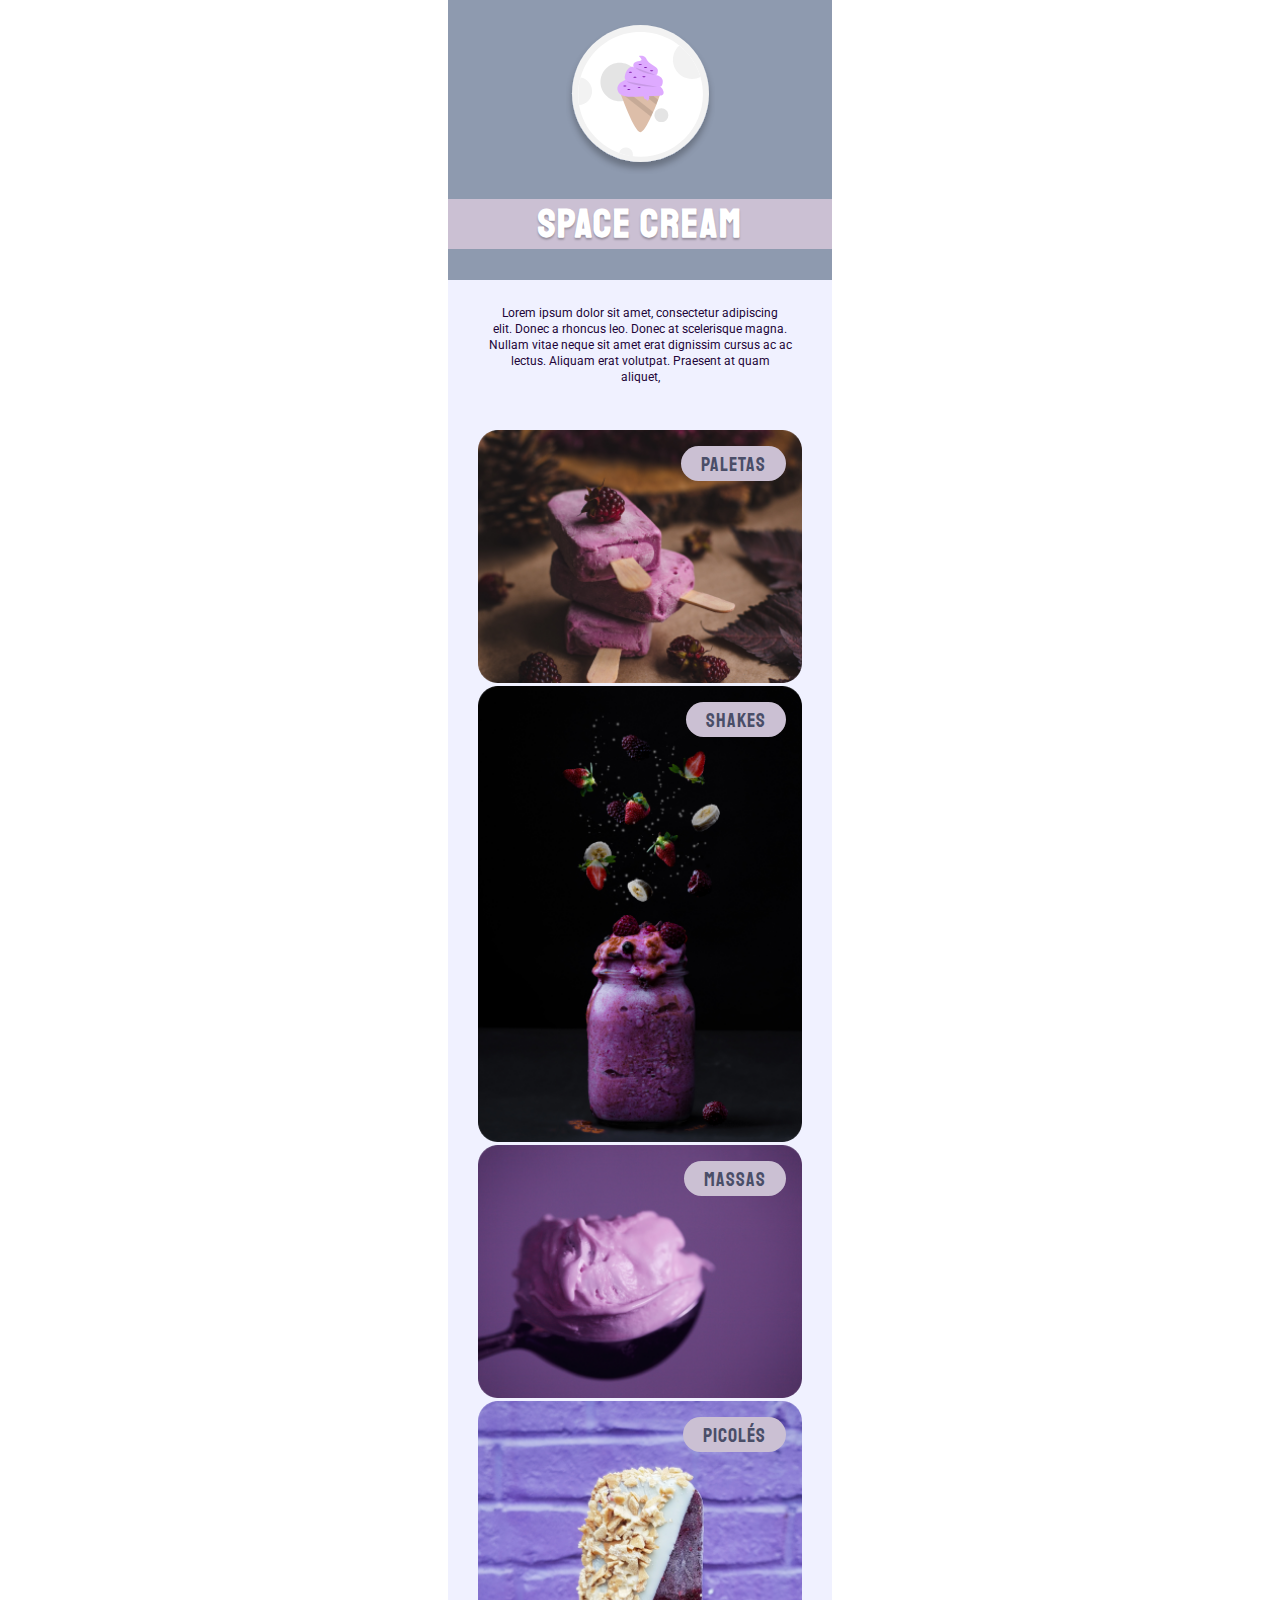
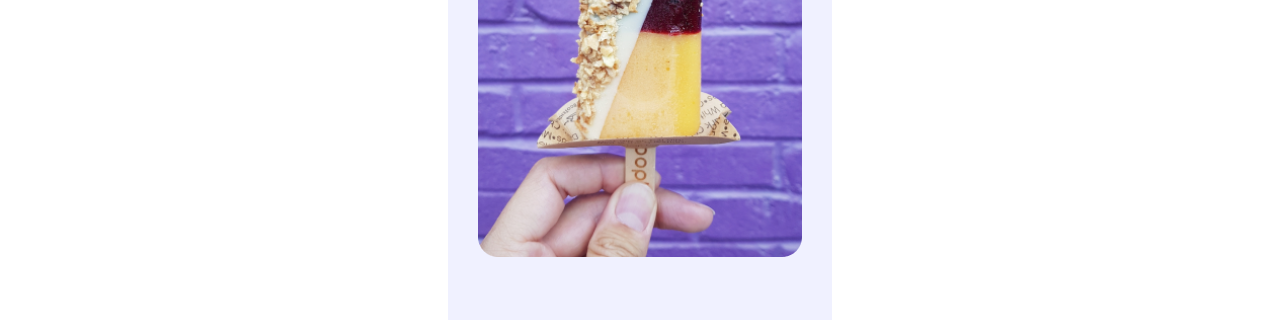
==== commit b172789f: "advanced commit" ====
--- a/mobile-first/index.html
+++ b/mobile-first/index.html
@@ -30,8 +30,8 @@
         <path d="M75.331 35.2821C73.4482 36.6154 70.471 36.1113 68.6615 37.5234C67.4238 38.4894 67.0936 40.1411 67.4313 41.5786C67.7691 43.0161 68.6665 44.2916 69.5694 45.5187C70.1925 46.3657 70.839 47.2193 71.7145 47.8634C72.9387 48.764 74.5097 49.1832 76.0497 49.5199C79.4032 50.253 82.8277 50.6968 86.276 50.8452C87.8138 50.9113 89.5554 50.8452 90.5914 49.8272C91.1948 49.2343 91.4374 48.4219 91.6142 47.6362C91.8908 46.4071 92.0445 45.0838 91.473 43.939C91.0032 42.9979 90.0991 42.2926 89.1837 41.6664C86.3124 39.7021 82.9306 38.0759 81.1782 35.2487C80.4816 34.125 80.0521 32.8228 78.9963 31.9508C77.6201 30.8144 74.5581 30.3497 72.9378 31.1089C73.1881 31.6191 76.4597 34.4828 75.331 35.2821Z" fill="#DEAAFF"/>
         <path d="M59.5093 48.5342C58.9511 50.2648 58.4368 52.096 58.9069 53.8474C59.5266 56.1566 61.7913 57.886 64.2756 58.7266C66.7599 59.5672 69.4691 59.6654 72.1235 59.754L86.0215 60.2181C87.7681 60.2764 89.5483 60.3404 91.1898 60.8772C92.5427 61.3196 94.1507 62.0481 95.2786 61.2469C95.7902 60.8835 96.02 60.2952 96.2015 59.734C96.7922 57.9082 97.1227 55.9032 96.3283 54.1401C95.418 52.1198 93.1733 50.7923 90.8427 50.1577C88.5121 49.5231 86.0439 49.4613 83.6224 49.2217C81.166 48.9785 78.7372 48.5487 76.3625 47.9369C74.3771 47.4254 72.3657 46.7504 70.8972 45.451C70.1028 44.7482 69.5013 43.891 68.7526 43.1492C64.4636 38.8998 60.5642 45.2639 59.5093 48.5342Z" fill="#DEAAFF"/>
         <path d="M56.4554 56.485C55.1036 57.0263 53.9311 57.8705 53.0514 58.9358C52.1717 60.0012 51.6147 61.2516 51.4342 62.5659C51.2537 63.8802 51.456 65.2139 52.0213 66.4379C52.5866 67.6618 53.4959 68.7345 54.6611 69.552C56.7773 71.0368 59.5467 71.5531 62.2298 71.726C64.8498 71.8948 67.4811 71.7787 70.1047 71.6625L93.3176 70.6346C94.6783 70.5744 96.2183 70.4344 97.0489 69.469C97.6688 68.7485 97.7052 67.7547 97.5572 66.8554C97.0248 63.6204 94.2925 60.7564 90.8032 59.7759C89.4873 59.4061 88.1018 59.2891 86.7284 59.1743L76.7776 58.3419C75.4376 58.2298 74.0897 58.1165 72.791 57.8008C68.8559 56.8446 65.3398 54.0526 61.2882 54.466C58.5396 54.7464 56.2766 56.4667 54.2799 58.1786" fill="#DEAAFF"/>
-        <path opacity="0.1" d="M69.4518 42.4691C69.4518 42.4691 72.6996 47.7114 89.3589 49.8281Z" fill="black"/>
-        <path opacity="0.1" d="M60.2367 56.1995C60.2367 56.1995 66.2721 61.6572 91.1796 61.6572Z" fill="black"/>
+        <path opacity="0.1" d="M69.4518 42.4691C69.4518 42.4691 72.6996 47.7114 89.3589 49.8281L69.4518 42.4691Z" fill="black"/>
+        <path opacity="0.1" d="M60.2367 56.1995C60.2367 56.1995 66.2721 61.6572 91.1796 61.6572L60.2367 56.1995Z" fill="black"/>
         <path d="M74.2213 39.8633C75.0994 39.8633 75.8111 39.6512 75.8111 39.3896C75.8111 39.1279 75.0994 38.9158 74.2213 38.9158C73.3433 38.9158 72.6315 39.1279 72.6315 39.3896C72.6315 39.6512 73.3433 39.8633 74.2213 39.8633Z" fill="#7D1AAB"/>
         <path d="M79.5208 42.9429C80.3988 42.9429 81.1106 42.7307 81.1106 42.4691C81.1106 42.2074 80.3988 41.9953 79.5208 41.9953C78.6427 41.9953 77.9309 42.2074 77.9309 42.4691C77.9309 42.7307 78.6427 42.9429 79.5208 42.9429Z" fill="#7D1AAB"/>
         <path d="M85.6152 46.2593C86.4932 46.2593 87.205 46.0472 87.205 45.7855C87.205 45.5239 86.4932 45.3118 85.6152 45.3118C84.7371 45.3118 84.0253 45.5239 84.0253 45.7855C84.0253 46.0472 84.7371 46.2593 85.6152 46.2593Z" fill="#7D1AAB"/>
@@ -65,16 +65,13 @@
       </div>
     </header>
 
-    <main>
-      <div class="wrapper">
-
-        <div class="paragraph">
-        <p>Lorem ipsum dolor sit amet, consectetur adipiscing elit. Donec a rhoncus leo. Donec at scelerisque magna. Nullam vitae neque sit amet erat dignissim cursus ac ac lectus. Aliquam erat volutpat. Praesent at quam aliquet, </p>
-        </div>
+    <div class="wrapper">
+      <main>
+        <p><small>Lorem ipsum dolor sit amet, consectetur adipiscing <br>elit. Donec a rhoncus leo. Donec at scelerisque magna.<br> Nullam vitae neque sit amet erat dignissim cursus ac ac lectus. Aliquam erat volutpat. Praesent at quam <br>aliquet,</small></p>
 
         <div class="card">
-          <a href="#"><img src="/images/sorvete1.png" alt="imagem de um paletas de de palito com uma framboesa em cima"></a>
-          <h2>paletas </h2>
+          <a href="#"><img src="images/sorvete1.png" alt="imagem de um paletas de de palito com uma framboesa em cima"></a>
+          <h2>paletas</h2>
         </div>
         <div class="card">
           <a href="#"><img src="images/sorvete2.png" alt="imagem de um shake com varias frutas caindo em cima dele"></a>
@@ -82,12 +79,14 @@
         </div>
         <div class="card">
           <a href="#"><img src="images/sorvete3.png" alt="imagem de uma bola de sorvete rosa"></a>
-          <h2>Massas</h2></div>
+          <h2>Massas</h2>
+        </div>
         <div class="card">
           <a href="#"><img src="images/sorvete4.png" alt="picole em forma de uma nave com raspas por cima"></a>
-          <h2>Picolés</h2></div>
-      </div>
-    </main>
+          <h2>Picolés</h2>
+        </div>
+      </main>
+    </div>
   </div>
 
 </body>
--- a/mobile-first/style.css
+++ b/mobile-first/style.css
@@ -1,24 +1,28 @@
 * {
   margin: 0;
   padding: 0;
+  text-decoration: none;
   box-sizing: border-box;
-  text-decoration: none;
   
 }
 
 :root {
-  font-size: 62.5%;
   --ff-primary: 'Staatliches', cursive;
   --ff-secondary: 'Roboto', sans-serif;
+  
   --fc-white: hsl(0, 0%, 100%);
   --fc-wrapper: hsl(232, 17%, 35%);
   --fc-paragraph: hsl(274, 84%, 12%);
+  
   --bg-page: hsl(233, 100%, 97%);
   --bg-header: hsl(218, 17%, 62%);
   --bg-heading: hsl(275, 18%, 79%);
+  
   --fz-primary: 4rem;
-  --fz-secondary: 1.3rem;
+  --fz-secondary: 1.4rem;
   --fz-tertiary: 2rem;
+
+  font-size: 62.5%;
 }
 
 body {
@@ -40,13 +44,14 @@
 
 .page {
   background: var(--bg-page);
+
   display: flex;
+  flex-direction: column;
   align-items: center;
   text-align: center;
-  flex-direction: column;
+
   margin: auto;
-
-  max-width: 40rem;
+  max-width: 38.4rem;
 }
 
 header {
@@ -56,17 +61,15 @@
   background: var(--bg-header);
   width: 100%;
   height: 28rem;
+
 }
 
 header .logo {
-  margin: 3rem auto;
-  width: 100%;
+  margin: 2.5rem auto;
+  /* width: 100%; */
 }
 
 .heading {
-  display: flex;
-  justify-content: center;
-  align-items: center;
   background: #CBC0D3;
   height: 5rem;
   margin-bottom: 3rem;
@@ -78,39 +81,104 @@
   line-height: 3.5rem;
   letter-spacing: 0.05em;
   color: var(--fc-white);
+
+  margin: 8px auto;
   text-shadow: 0px 2px 2px rgba(0, 0, 0, 0.25);
-  
 }
 
-main .wrapper {
-  max-width: 30rem;
+.wrapper {
+  margin: 2.5rem 3rem 6rem;
 }
 
 p {
+  color: var(--fc-paragraph);
+  font-size: var(--fz-secondary);
   font-family: var(--ff-secondary);
-  display: flex;
+  line-height: 1.5rem;
+
+  /* display: flex;
   align-items: center;
-  text-align: center;
+  text-align: center; */
 
-  width: 31rem;
-
-  font-size: var(--fz-secondary);
-  line-height: 1.5rem;
-  font-weight: 400;
-  
-  color: var(--fc-paragraph);
-
-  margin: 2.5rem auto 6rem;
-}
-
-.card img {
-  width: 100%;
-  height: auto;
+  /* width: 32rem; */
+  margin-bottom: 4.5rem; 
 }
 
 h2 {
+  font-size: var(--fz-tertiary);
+  font-family: var(--ff-primary);
   color: var(--fc-wrapper);
+  text-transform: none;
+  font-weight: 400;
+
+  line-height: 34px;
   letter-spacing: 0.05em;
-  font-size: var(--fz-tertiary);
-  line-height: 34px;
+  line-height: 3.5rem;
+  text-transform: uppercase;
+}
+
+.card {
+  position: relative;
+}
+
+img {
+  width: 100%;
+  height: auto;
+  animation: downtop;
+  animation-duration: 700ms;
+}
+
+
+.card img {
+  /* height: 25rem; */
+  /* width: 100%; */
+  /* border-radius: 2rem; */
+  object-fit: cover;
+  transition: all 200ms;
+}
+
+.card img:hover {
+  transform: scale(1.05);
+  opacity: 0.9;
+}
+
+.card h2 {
+  position: absolute;
+  right: 1.6rem;
+  top: 1.6rem;
+
+  background-color: var(--bg-heading);
+
+  width: fit-content;
+  height: 3.5rem;
+  border-radius: 2rem;
+  padding: 1px 2rem;
+
+  animation: topdown;
+  animation-duration: 2000ms;
+  /* transition-timing-function: cubic-bezier(0.46, 0.03, 0.52, 0.96); */
+}
+
+@keyframes downtop {
+  0% {
+    opacity: 0;
+    transform: translateY(15px);
+  }
+
+  100% {
+    opacity: 1;
+    transform: rotateY(0);
+  }
+}
+
+@keyframes topdown {
+  0% {
+    opacity: 0;
+    transform: translateY(-15px);
+  }
+
+  100% {
+    opacity: 1;
+    transform: rotateY(0);
+  }
 }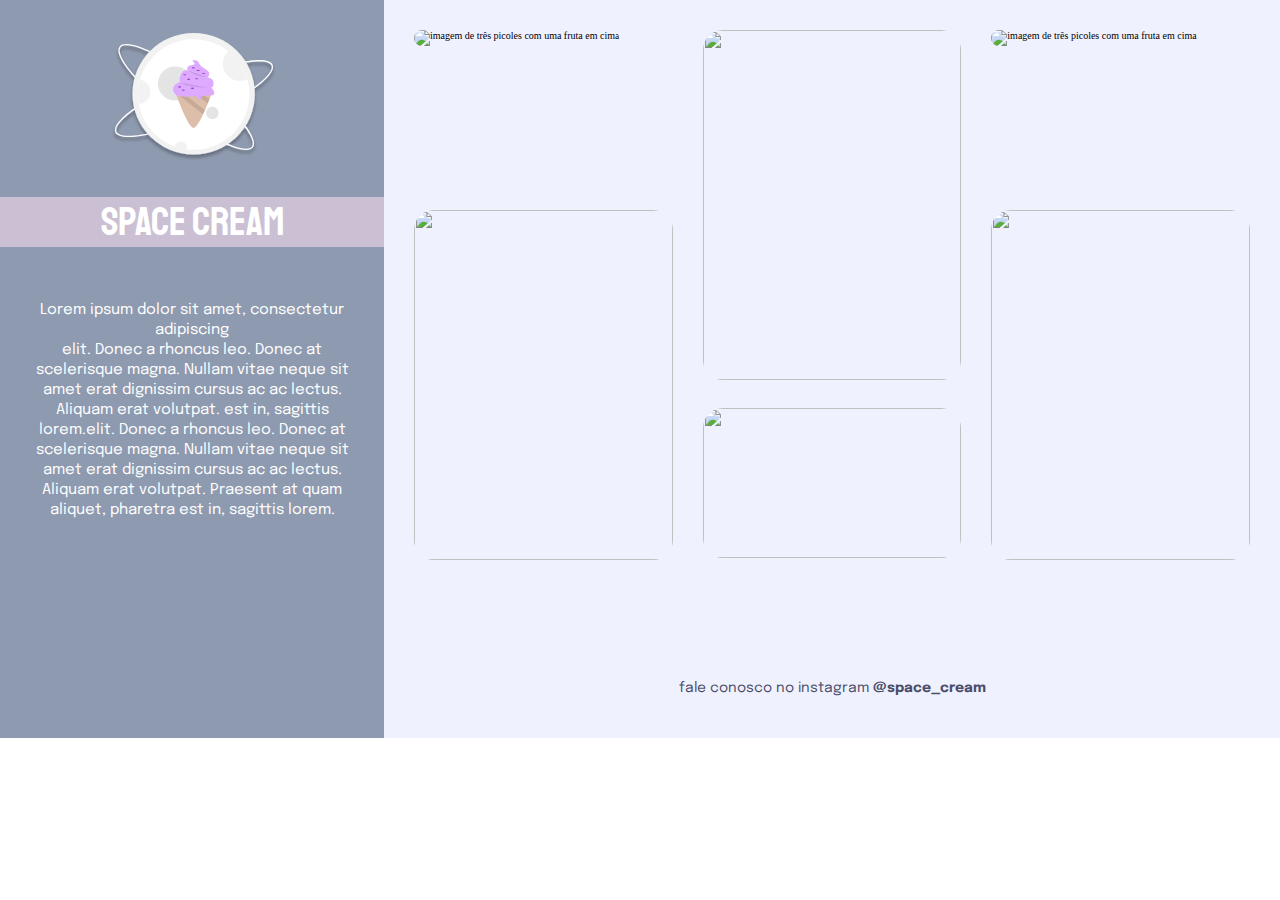
==== commit ed1b3d0a: "temporary end" ====
--- a/mobile-first/index.html
+++ b/mobile-first/index.html
@@ -1,93 +1,260 @@
 <!DOCTYPE html>
 <html lang="pt-br">
-<head>
-  <link rel="preconnect" href="https://fonts.googleapis.com">
-  <link rel="preconnect" href="https://fonts.gstatic.com" crossorigin>
-  
-  <meta charset="UTF-8">
-  <meta name="viewport" content="width=device-width, initial-scale=1.0">
-  <title>Space Cream</title>
-
-  <link rel="stylesheet" href="style.css">
-
-  <link href="https://fonts.googleapis.com/css2?family=Roboto&family=Staatliches&display=swap" rel="stylesheet">
-</head>
-<body>
-  <div class="page">
-    <header>
-      <svg class="logo" alt="imagem de um sorvete de cor rosa e casquinha marrom" width="149" height="149" viewBox="0 0 149 149" fill="none" xmlns="http://www.w3.org/2000/svg">
-        <g filter="url(#filter0_d_14_166)">
-        <path d="M74.5 137C112.332 137 143 106.332 143 68.5C143 30.6685 112.332 0 74.5 0C36.6685 0 6 30.6685 6 68.5C6 106.332 36.6685 137 74.5 137Z" fill="#F2F2F2"/>
-        <path d="M136.927 69.3569C136.928 77.544 135.316 85.6511 132.183 93.2152C129.05 100.779 124.458 107.652 118.669 113.441C112.88 119.23 106.007 123.823 98.4428 126.955C90.8787 130.088 82.7716 131.7 74.5845 131.7C67.2873 131.695 60.0467 130.419 53.1879 127.928C42.4635 124.021 33.0166 117.247 25.8755 108.343C18.7344 99.4391 14.173 88.7466 12.6877 77.4298C11.2025 66.113 12.8504 54.6057 17.4521 44.1605C22.0537 33.7154 29.4328 24.7329 38.7858 18.191C48.1388 11.649 59.1073 7.79838 70.4971 7.05828C81.8869 6.31818 93.2615 8.71699 103.382 13.9935C113.503 19.2701 121.983 27.2221 127.897 36.9839C133.812 46.7457 136.935 57.9431 136.927 69.3569Z" fill="white"/>
-        <path d="M53.719 76.1966C64.3459 76.1966 72.9606 67.5819 72.9606 56.955C72.9606 46.3282 64.3459 37.7135 53.719 37.7135C43.0922 37.7135 34.4775 46.3282 34.4775 56.955C34.4775 67.5819 43.0922 76.1966 53.719 76.1966Z" fill="#E4E4E4"/>
-        <path d="M134.495 52.0625C130.325 54.0688 125.571 54.505 121.106 53.2912C116.64 52.0774 112.761 49.2949 110.18 45.4536C107.6 41.6123 106.49 36.9697 107.054 32.3765C107.618 27.7833 109.819 23.5472 113.252 20.4448C123.456 28.5116 130.884 39.5664 134.495 52.0625Z" fill="#F2F2F2"/>
-        <path d="M95.3654 97.0647C99.1911 97.0647 102.292 93.9634 102.292 90.1378C102.292 86.3121 99.1911 83.2108 95.3654 83.2108C91.5398 83.2108 88.4385 86.3121 88.4385 90.1378C88.4385 93.9634 91.5398 97.0647 95.3654 97.0647Z" fill="#E4E4E4"/>
-        <path d="M66.8879 129.391C66.8873 129.999 66.8071 130.604 66.6493 131.192C62.0531 130.617 57.5371 129.522 53.1879 127.928C53.5491 126.257 54.5156 124.778 55.9015 123.777C57.2874 122.775 58.9948 122.321 60.695 122.503C62.3953 122.684 63.9684 123.488 65.1117 124.76C66.2549 126.031 66.8876 127.681 66.8879 129.391Z" fill="#F2F2F2"/>
-        <path d="M26.0958 66.2782C26.0955 69.7926 24.7597 73.1754 22.3589 75.7419C19.9582 78.3084 16.6719 79.8667 13.1655 80.1014C11.5783 70.9524 12.041 61.5653 14.5201 52.6167C17.7541 53.1559 20.6921 54.8246 22.8116 57.3261C24.9312 59.8275 26.0949 62.9996 26.0958 66.2782Z" fill="#F2F2F2"/>
-        <path d="M95.1543 67.1056C95.1543 67.1056 94.0149 70.2728 92.2369 74.8235C91.6619 76.3017 91.018 77.9244 90.3238 79.6324C89.3566 82.0107 88.2914 84.5549 87.1759 87.0991C86.4896 88.665 85.7848 90.2284 85.072 91.7564C81.2405 99.9456 77.1599 107.04 74.4863 107.14C68.4794 107.363 55.6122 71.4312 54.2079 67.461C54.1257 67.2288 54.0833 67.1056 54.0833 67.1056H95.1543Z" fill="#DDBEA9"/>
-        <path opacity="0.1" d="M92.2368 74.8235C91.6619 76.3017 91.018 77.9244 90.3237 79.6324L74.412 67.1056H82.4328L92.2368 74.8235Z" fill="black"/>
-        <path opacity="0.1" d="M87.1759 87.0991C86.4896 88.665 85.7848 90.2284 85.072 91.7564L54.2079 67.461C54.1257 67.2288 54.0833 67.1056 54.0833 67.1056H61.7782L87.1759 87.0991Z" fill="black"/>
-        <path d="M75.331 35.2821C73.4482 36.6154 70.471 36.1113 68.6615 37.5234C67.4238 38.4894 67.0936 40.1411 67.4313 41.5786C67.7691 43.0161 68.6665 44.2916 69.5694 45.5187C70.1925 46.3657 70.839 47.2193 71.7145 47.8634C72.9387 48.764 74.5097 49.1832 76.0497 49.5199C79.4032 50.253 82.8277 50.6968 86.276 50.8452C87.8138 50.9113 89.5554 50.8452 90.5914 49.8272C91.1948 49.2343 91.4374 48.4219 91.6142 47.6362C91.8908 46.4071 92.0445 45.0838 91.473 43.939C91.0032 42.9979 90.0991 42.2926 89.1837 41.6664C86.3124 39.7021 82.9306 38.0759 81.1782 35.2487C80.4816 34.125 80.0521 32.8228 78.9963 31.9508C77.6201 30.8144 74.5581 30.3497 72.9378 31.1089C73.1881 31.6191 76.4597 34.4828 75.331 35.2821Z" fill="#DEAAFF"/>
-        <path d="M59.5093 48.5342C58.9511 50.2648 58.4368 52.096 58.9069 53.8474C59.5266 56.1566 61.7913 57.886 64.2756 58.7266C66.7599 59.5672 69.4691 59.6654 72.1235 59.754L86.0215 60.2181C87.7681 60.2764 89.5483 60.3404 91.1898 60.8772C92.5427 61.3196 94.1507 62.0481 95.2786 61.2469C95.7902 60.8835 96.02 60.2952 96.2015 59.734C96.7922 57.9082 97.1227 55.9032 96.3283 54.1401C95.418 52.1198 93.1733 50.7923 90.8427 50.1577C88.5121 49.5231 86.0439 49.4613 83.6224 49.2217C81.166 48.9785 78.7372 48.5487 76.3625 47.9369C74.3771 47.4254 72.3657 46.7504 70.8972 45.451C70.1028 44.7482 69.5013 43.891 68.7526 43.1492C64.4636 38.8998 60.5642 45.2639 59.5093 48.5342Z" fill="#DEAAFF"/>
-        <path d="M56.4554 56.485C55.1036 57.0263 53.9311 57.8705 53.0514 58.9358C52.1717 60.0012 51.6147 61.2516 51.4342 62.5659C51.2537 63.8802 51.456 65.2139 52.0213 66.4379C52.5866 67.6618 53.4959 68.7345 54.6611 69.552C56.7773 71.0368 59.5467 71.5531 62.2298 71.726C64.8498 71.8948 67.4811 71.7787 70.1047 71.6625L93.3176 70.6346C94.6783 70.5744 96.2183 70.4344 97.0489 69.469C97.6688 68.7485 97.7052 67.7547 97.5572 66.8554C97.0248 63.6204 94.2925 60.7564 90.8032 59.7759C89.4873 59.4061 88.1018 59.2891 86.7284 59.1743L76.7776 58.3419C75.4376 58.2298 74.0897 58.1165 72.791 57.8008C68.8559 56.8446 65.3398 54.0526 61.2882 54.466C58.5396 54.7464 56.2766 56.4667 54.2799 58.1786" fill="#DEAAFF"/>
-        <path opacity="0.1" d="M69.4518 42.4691C69.4518 42.4691 72.6996 47.7114 89.3589 49.8281L69.4518 42.4691Z" fill="black"/>
-        <path opacity="0.1" d="M60.2367 56.1995C60.2367 56.1995 66.2721 61.6572 91.1796 61.6572L60.2367 56.1995Z" fill="black"/>
-        <path d="M74.2213 39.8633C75.0994 39.8633 75.8111 39.6512 75.8111 39.3896C75.8111 39.1279 75.0994 38.9158 74.2213 38.9158C73.3433 38.9158 72.6315 39.1279 72.6315 39.3896C72.6315 39.6512 73.3433 39.8633 74.2213 39.8633Z" fill="#7D1AAB"/>
-        <path d="M79.5208 42.9429C80.3988 42.9429 81.1106 42.7307 81.1106 42.4691C81.1106 42.2074 80.3988 41.9953 79.5208 41.9953C78.6427 41.9953 77.9309 42.2074 77.9309 42.4691C77.9309 42.7307 78.6427 42.9429 79.5208 42.9429Z" fill="#7D1AAB"/>
-        <path d="M85.6152 46.2593C86.4932 46.2593 87.205 46.0472 87.205 45.7855C87.205 45.5239 86.4932 45.3118 85.6152 45.3118C84.7371 45.3118 84.0253 45.5239 84.0253 45.7855C84.0253 46.0472 84.7371 46.2593 85.6152 46.2593Z" fill="#7D1AAB"/>
-        <path d="M64.4172 47.6807C65.2953 47.6807 66.0071 47.4686 66.0071 47.2069C66.0071 46.9452 65.2953 46.7331 64.4172 46.7331C63.5392 46.7331 62.8274 46.9452 62.8274 47.2069C62.8274 47.4686 63.5392 47.6807 64.4172 47.6807Z" fill="#7D1AAB"/>
-        <path d="M77.9309 52.1816C78.8089 52.1816 79.5207 51.9695 79.5207 51.7078C79.5207 51.4462 78.8089 51.234 77.9309 51.234C77.0529 51.234 76.3411 51.4462 76.3411 51.7078C76.3411 51.9695 77.0529 52.1816 77.9309 52.1816Z" fill="#7D1AAB"/>
-        <path d="M58.8528 61.4203C59.7309 61.4203 60.4426 61.2082 60.4426 60.9465C60.4426 60.6848 59.7309 60.4727 58.8528 60.4727C57.9748 60.4727 57.263 60.6848 57.263 60.9465C57.263 61.2082 57.9748 61.4203 58.8528 61.4203Z" fill="#7D1AAB"/>
-        <path d="M68.9218 52.6554C69.7999 52.6554 70.5117 52.4433 70.5117 52.1816C70.5117 51.9199 69.7999 51.7078 68.9218 51.7078C68.0438 51.7078 67.332 51.9199 67.332 52.1816C67.332 52.4433 68.0438 52.6554 68.9218 52.6554Z" fill="#7D1AAB"/>
-        <path d="M62.8274 64.9736C63.7055 64.9736 64.4173 64.7615 64.4173 64.4999C64.4173 64.2382 63.7055 64.0261 62.8274 64.0261C61.9494 64.0261 61.2376 64.2382 61.2376 64.4999C61.2376 64.7615 61.9494 64.9736 62.8274 64.9736Z" fill="#7D1AAB"/>
-        <path d="M73.1614 62.8416C74.0394 62.8416 74.7512 62.6295 74.7512 62.3678C74.7512 62.1062 74.0394 61.8941 73.1614 61.8941C72.2833 61.8941 71.5715 62.1062 71.5715 62.3678C71.5715 62.6295 72.2833 62.8416 73.1614 62.8416Z" fill="#7D1AAB"/>
-        <path d="M79.3883 74.2123C80.3395 74.2123 81.1106 72.7805 81.1106 71.0143C81.1106 69.2481 80.3395 67.8163 79.3883 67.8163C78.4371 67.8163 77.666 69.2481 77.666 71.0143C77.666 72.7805 78.4371 74.2123 79.3883 74.2123Z" fill="#DEAAFF"/>
-        <path d="M81.5081 75.3968C82.4593 75.3968 83.2304 73.965 83.2304 72.1988C83.2304 70.4326 82.4593 69.0008 81.5081 69.0008C80.5569 69.0008 79.7857 70.4326 79.7857 72.1988C79.7857 73.965 80.5569 75.3968 81.5081 75.3968Z" fill="#DEAAFF"/>
-        </g>
-        <defs>
-        <filter id="filter0_d_14_166" x="0" y="0" width="149" height="149" filterUnits="userSpaceOnUse" color-interpolation-filters="sRGB">
-        <feFlood flood-opacity="0" result="BackgroundImageFix"/>
-        <feColorMatrix in="SourceAlpha" type="matrix" values="0 0 0 0 0 0 0 0 0 0 0 0 0 0 0 0 0 0 127 0" result="hardAlpha"/>
-        <feOffset dy="6"/>
-        <feGaussianBlur stdDeviation="3"/>
-        <feComposite in2="hardAlpha" operator="out"/>
-        <feColorMatrix type="matrix" values="0 0 0 0 0 0 0 0 0 0 0 0 0 0 0 0 0 0 0.25 0"/>
-        <feBlend mode="normal" in2="BackgroundImageFix" result="effect1_dropShadow_14_166"/>
-        <feBlend mode="normal" in="SourceGraphic" in2="effect1_dropShadow_14_166" result="shape"/>
-        </filter>
-        </defs>
-      </svg>
-      
-      <div class="heading">
-        <h1>
-          Space cream
-        </h1>
+  <head>
+    <link rel="preconnect" href="https://fonts.gstatic.com" crossorigin />
+    <link
+      href="https://fonts.googleapis.com/css2?family=Epilogue&family=Staatliches&display=swap"
+      rel="stylesheet"
+    />
+
+    <meta charset="UTF-8" />
+    <meta name="viewport" content="width=device-width, initial-scale=1.0" />
+    <title>Space Cream</title>
+
+    <link rel="stylesheet" href="style.css" />
+
+    <link rel="stylesheet" href="https://fonts.googleapis.com" />
+  </head>
+  <body>
+    <div class="page">
+      <div class="tdesk">
+        <header>
+          <svg
+            width="218"
+            height="167"
+            viewBox="0 0 218 167"
+            fill="none"
+            xmlns="http://www.w3.org/2000/svg"
+          >
+            <g filter="url(#filter0_d_66_3)">
+              <path
+                d="M120.734 108.348C64.0103 132.473 15.6142 140.797 10.5554 127.3C7.52245 119.207 20.5606 105.291 46.3268 89.1199C46.4182 89.0614 46.5194 89.022 46.6246 89.0038C46.7298 88.9856 46.8369 88.9891 46.9398 89.0139C47.0427 89.0388 47.1395 89.0845 47.2244 89.1486C47.3094 89.2127 47.3809 89.2939 47.435 89.3875C47.4891 89.4811 47.5247 89.5852 47.5396 89.6941C47.5546 89.8029 47.5488 89.9143 47.5223 90.0218C47.4959 90.1293 47.4495 90.2308 47.3857 90.3206C47.3219 90.4104 47.242 90.4868 47.1506 90.5452L47.1479 90.5469L47.1389 90.5525C22.8673 105.786 9.42788 119.621 12.0652 126.657C16.6399 138.863 66.1374 129.768 120.152 106.795C174.166 83.8232 215.934 54.104 211.36 41.8982C208.711 34.8318 189.914 34.6878 162.302 41.5229C162.199 41.5492 162.091 41.5541 161.987 41.5373C161.882 41.5206 161.782 41.4825 161.693 41.4253C161.603 41.3681 161.526 41.2928 161.465 41.2039C161.404 41.1149 161.361 41.0139 161.339 40.9068C161.316 40.7996 161.314 40.6883 161.332 40.5792C161.351 40.4701 161.39 40.3654 161.447 40.2711C161.505 40.1767 161.579 40.0946 161.666 40.0293C161.753 39.964 161.852 39.9169 161.955 39.8906L161.958 39.89L161.963 39.8885C191.27 32.6338 209.825 33.1323 212.869 41.256C217.928 54.7536 177.457 84.224 120.734 108.348Z"
+                fill="white"
+              />
+              <path
+                d="M85.5661 102.158C37.5877 65.794 7.1441 28.5684 16.2586 17.41C21.7231 10.7202 39.9156 14.8443 66.1709 28.7256C66.265 28.7743 66.3475 28.841 66.4137 28.9219C66.48 29.0027 66.5286 29.0962 66.557 29.1968C66.5853 29.2975 66.5927 29.4035 66.5788 29.5086C66.5649 29.6138 66.5299 29.7161 66.4758 29.8098C66.4218 29.9034 66.3498 29.9866 66.2638 30.0544C66.1779 30.1223 66.0798 30.1736 65.9751 30.2053C65.8703 30.2371 65.761 30.2487 65.6534 30.2395C65.5458 30.2303 65.442 30.2006 65.3479 30.1518L65.3452 30.1504L65.3361 30.1456C40.6034 17.0697 22.2874 12.5606 17.5357 18.3779C9.29344 28.4685 40.9277 66.2469 86.6147 100.874C132.302 135.501 177.862 156.23 186.105 146.139C190.876 140.298 181.942 124.131 162.788 103.948C162.716 103.872 162.659 103.783 162.623 103.685C162.587 103.586 162.571 103.482 162.577 103.376C162.583 103.27 162.61 103.166 162.657 103.069C162.704 102.971 162.769 102.883 162.85 102.809C162.931 102.736 163.025 102.678 163.128 102.638C163.23 102.599 163.339 102.58 163.447 102.581C163.556 102.582 163.662 102.605 163.76 102.647C163.858 102.688 163.946 102.749 164.018 102.825L164.02 102.827L164.024 102.831C184.354 124.253 192.867 140.392 187.382 147.107C178.267 158.266 133.544 138.521 85.5661 102.158Z"
+                fill="white"
+              />
+              <path
+                d="M111.319 156C154.75 156 189.957 121.078 189.957 78C189.957 34.9218 154.75 0 111.319 0C67.8885 0 32.6809 34.9218 32.6809 78C32.6809 121.078 67.8885 156 111.319 156Z"
+                fill="#F2F2F2"
+              />
+              <path
+                d="M182.986 78.9757C182.987 88.2983 181.136 97.5297 177.539 106.143C173.943 114.756 168.671 122.582 162.025 129.174C155.379 135.766 147.489 140.995 138.805 144.562C130.122 148.13 120.815 149.965 111.416 149.965C103.039 149.96 94.7266 148.507 86.8527 145.67C74.5411 141.221 63.6959 133.508 55.498 123.369C47.3 113.23 42.0634 101.055 40.3584 88.1683C38.6533 75.282 40.5451 62.1787 45.8278 50.285C51.1106 38.3913 59.5817 28.163 70.319 20.7138C81.0563 13.2646 93.6482 8.87989 106.724 8.03715C119.799 7.19441 132.857 9.9259 144.476 15.9342C156.095 21.9426 165.83 30.9975 172.62 42.1131C179.41 53.2287 182.995 65.9789 182.986 78.9757Z"
+                fill="white"
+              />
+              <path
+                d="M87.4626 86.764C99.6622 86.764 109.552 76.9546 109.552 64.8539C109.552 52.7533 99.6622 42.9438 87.4626 42.9438C75.2629 42.9438 65.3732 52.7533 65.3732 64.8539C65.3732 76.9546 75.2629 86.764 87.4626 86.764Z"
+                fill="#E4E4E4"
+              />
+              <path
+                d="M180.194 59.2829C175.406 61.5674 169.949 62.0641 164.823 60.6819C159.696 59.2998 155.243 56.1314 152.28 51.7574C149.318 47.3834 148.043 42.0968 148.691 36.8666C149.339 31.6364 151.865 26.8129 155.807 23.2802C167.521 32.4658 176.048 45.0537 180.194 59.2829Z"
+                fill="#F2F2F2"
+              />
+              <path
+                d="M135.273 110.526C139.665 110.526 143.225 106.995 143.225 102.639C143.225 98.2824 139.665 94.751 135.273 94.751C130.881 94.751 127.321 98.2824 127.321 102.639C127.321 106.995 130.881 110.526 135.273 110.526Z"
+                fill="#E4E4E4"
+              />
+              <path
+                d="M102.58 147.335C102.58 148.028 102.488 148.717 102.307 149.386C97.0301 148.731 91.8457 147.485 86.8528 145.67C87.2675 143.767 88.3771 142.083 89.9681 140.943C91.5591 139.802 93.5191 139.286 95.471 139.492C97.423 139.699 99.2289 140.614 100.541 142.062C101.854 143.51 102.58 145.388 102.58 147.335Z"
+                fill="#F2F2F2"
+              />
+              <path
+                d="M55.7509 75.4701C55.7505 79.4718 54.2171 83.3238 51.461 86.2463C48.705 89.1687 44.9323 90.9431 40.9069 91.2103C39.0848 80.7925 39.616 70.1035 42.462 59.9139C46.1746 60.5279 49.5475 62.428 51.9807 65.2764C54.4139 68.1247 55.7499 71.7367 55.7509 75.4701Z"
+                fill="#F2F2F2"
+              />
+              <path
+                d="M135.03 76.4122C135.03 76.4122 133.722 80.0187 131.681 85.2005C131.021 86.8837 130.282 88.7314 129.485 90.6763C128.375 93.3845 127.152 96.2815 125.871 99.1786C125.083 100.962 124.274 102.742 123.456 104.482C119.057 113.807 114.373 121.886 111.303 121.999C104.408 122.252 89.636 81.3378 88.0238 76.8169C87.9294 76.5525 87.8808 76.4122 87.8808 76.4122H135.03Z"
+                fill="#DDBEA9"
+              />
+              <path
+                opacity="0.1"
+                d="M131.681 85.2005C131.021 86.8837 130.282 88.7314 129.485 90.6763L111.218 76.4122H120.426L131.681 85.2005Z"
+                fill="black"
+              />
+              <path
+                opacity="0.1"
+                d="M125.871 99.1786C125.083 100.962 124.274 102.742 123.456 104.482L88.0238 76.8169C87.9294 76.5525 87.8808 76.4122 87.8808 76.4122H96.7145L125.871 99.1786Z"
+                fill="black"
+              />
+              <path
+                d="M112.273 40.1752C110.112 41.6935 106.694 41.1194 104.617 42.7274C103.196 43.8273 102.817 45.7082 103.204 47.345C103.592 48.9818 104.622 50.4342 105.659 51.8316C106.374 52.7959 107.116 53.7679 108.121 54.5014C109.527 55.5269 111.33 56.0042 113.098 56.3877C116.948 57.2224 120.879 57.7277 124.838 57.8967C126.603 57.972 128.603 57.8967 129.792 56.7375C130.485 56.0625 130.763 55.1374 130.966 54.2427C131.284 52.8431 131.46 51.3363 130.804 50.0327C130.265 48.9612 129.227 48.158 128.176 47.4449C124.88 45.2083 120.998 43.3565 118.986 40.1373C118.186 38.8576 117.693 37.3748 116.481 36.382C114.901 35.0879 111.386 34.5588 109.526 35.4232C109.813 36.0042 113.569 39.2651 112.273 40.1752Z"
+                fill="#DEAAFF"
+              />
+              <path
+                d="M94.1099 55.2652C93.469 57.2359 92.8786 59.3209 93.4182 61.3153C94.1297 63.9447 96.7296 65.914 99.5816 66.8712C102.434 67.8284 105.544 67.9401 108.591 68.0411L124.546 68.5695C126.551 68.6359 128.595 68.7088 130.479 69.32C132.032 69.8238 133.878 70.6533 135.173 69.741C135.76 69.3272 136.024 68.6573 136.233 68.0183C136.911 65.9392 137.29 63.6562 136.378 61.6486C135.333 59.3481 132.756 57.8365 130.081 57.1139C127.405 56.3913 124.572 56.3209 121.792 56.0481C118.972 55.7711 116.184 55.2817 113.457 54.5851C111.178 54.0026 108.869 53.234 107.183 51.7545C106.271 50.9541 105.581 49.9781 104.721 49.1334C99.7973 44.2946 95.3209 51.5414 94.1099 55.2652Z"
+                fill="#DEAAFF"
+              />
+              <path
+                d="M90.6039 64.3186C89.0521 64.935 87.706 65.8963 86.6961 67.1094C85.6862 68.3225 85.0467 69.7463 84.8396 71.2429C84.6324 72.7395 84.8645 74.2582 85.5136 75.6519C86.1626 77.0455 87.2064 78.267 88.5441 79.1979C90.9735 80.8886 94.1527 81.4766 97.233 81.6734C100.241 81.8656 103.262 81.7333 106.273 81.6011L132.922 80.4306C134.484 80.362 136.252 80.2026 137.205 79.1033C137.917 78.2829 137.959 77.1513 137.789 76.1273C137.178 72.4436 134.041 69.1824 130.035 68.066C128.525 67.6449 126.934 67.5117 125.357 67.3809L113.934 66.4331C112.396 66.3054 110.848 66.1764 109.357 65.817C104.84 64.7281 100.803 61.5489 96.152 62.0196C92.9966 62.339 90.3986 64.2979 88.1065 66.2472"
+                fill="#DEAAFF"
+              />
+              <path
+                opacity="0.1"
+                d="M105.524 48.359C105.524 48.359 109.252 54.3283 128.377 56.7385L105.524 48.359Z"
+                fill="black"
+              />
+              <path
+                opacity="0.1"
+                d="M94.9449 63.9936C94.9449 63.9936 101.874 70.2082 130.467 70.2082L94.9449 63.9936Z"
+                fill="black"
+              />
+              <path
+                d="M110.999 45.3918C112.007 45.3918 112.824 45.1503 112.824 44.8524C112.824 44.5544 112.007 44.3129 110.999 44.3129C109.991 44.3129 109.174 44.5544 109.174 44.8524C109.174 45.1503 109.991 45.3918 110.999 45.3918Z"
+                fill="#7D1AAB"
+              />
+              <path
+                d="M117.083 48.8985C118.091 48.8985 118.908 48.6569 118.908 48.359C118.908 48.061 118.091 47.8195 117.083 47.8195C116.075 47.8195 115.258 48.061 115.258 48.359C115.258 48.6569 116.075 48.8985 117.083 48.8985Z"
+                fill="#7D1AAB"
+              />
+              <path
+                d="M124.079 52.6749C125.087 52.6749 125.905 52.4333 125.905 52.1354C125.905 51.8374 125.087 51.5959 124.079 51.5959C123.071 51.5959 122.254 51.8374 122.254 52.1354C122.254 52.4333 123.071 52.6749 124.079 52.6749Z"
+                fill="#7D1AAB"
+              />
+              <path
+                d="M99.7442 54.2933C100.752 54.2933 101.569 54.0518 101.569 53.7538C101.569 53.4559 100.752 53.2144 99.7442 53.2144C98.7362 53.2144 97.919 53.4559 97.919 53.7538C97.919 54.0518 98.7362 54.2933 99.7442 54.2933Z"
+                fill="#7D1AAB"
+              />
+              <path
+                d="M115.258 59.4184C116.266 59.4184 117.083 59.1769 117.083 58.879C117.083 58.581 116.266 58.3395 115.258 58.3395C114.25 58.3395 113.433 58.581 113.433 58.879C113.433 59.1769 114.25 59.4184 115.258 59.4184Z"
+                fill="#7D1AAB"
+              />
+              <path
+                d="M93.3561 69.9384C94.3641 69.9384 95.1813 69.6969 95.1813 69.3989C95.1813 69.101 94.3641 68.8595 93.3561 68.8595C92.3481 68.8595 91.531 69.101 91.531 69.3989C91.531 69.6969 92.3481 69.9384 93.3561 69.9384Z"
+                fill="#7D1AAB"
+              />
+              <path
+                d="M104.916 59.9579C105.924 59.9579 106.741 59.7164 106.741 59.4185C106.741 59.1205 105.924 58.879 104.916 58.879C103.907 58.879 103.09 59.1205 103.09 59.4185C103.09 59.7164 103.907 59.9579 104.916 59.9579Z"
+                fill="#7D1AAB"
+              />
+              <path
+                d="M97.919 73.9846C98.927 73.9846 99.7442 73.743 99.7442 73.4451C99.7442 73.1471 98.927 72.9056 97.919 72.9056C96.911 72.9056 96.0939 73.1471 96.0939 73.4451C96.0939 73.743 96.911 73.9846 97.919 73.9846Z"
+                fill="#7D1AAB"
+              />
+              <path
+                d="M109.782 71.5569C110.79 71.5569 111.608 71.3153 111.608 71.0174C111.608 70.7194 110.79 70.4779 109.782 70.4779C108.774 70.4779 107.957 70.7194 107.957 71.0174C107.957 71.3153 108.774 71.5569 109.782 71.5569Z"
+                fill="#7D1AAB"
+              />
+              <path
+                d="M116.931 84.5045C118.023 84.5045 118.908 82.8742 118.908 80.863C118.908 78.8519 118.023 77.2215 116.931 77.2215C115.839 77.2215 114.954 78.8519 114.954 80.863C114.954 82.8742 115.839 84.5045 116.931 84.5045Z"
+                fill="#DEAAFF"
+              />
+              <path
+                d="M119.365 85.8533C120.457 85.8533 121.342 84.2229 121.342 82.2117C121.342 80.2006 120.457 78.5702 119.365 78.5702C118.273 78.5702 117.387 80.2006 117.387 82.2117C117.387 84.2229 118.273 85.8533 119.365 85.8533Z"
+                fill="#DEAAFF"
+              />
+            </g>
+            <defs>
+              <filter
+                id="filter0_d_66_3"
+                x="6.12323"
+                y="0"
+                width="211.173"
+                height="164"
+                filterUnits="userSpaceOnUse"
+                color-interpolation-filters="sRGB"
+              >
+                <feFlood flood-opacity="0" result="BackgroundImageFix" />
+                <feColorMatrix
+                  in="SourceAlpha"
+                  type="matrix"
+                  values="0 0 0 0 0 0 0 0 0 0 0 0 0 0 0 0 0 0 127 0"
+                  result="hardAlpha"
+                />
+                <feOffset dy="4" />
+                <feGaussianBlur stdDeviation="2" />
+                <feComposite in2="hardAlpha" operator="out" />
+                <feColorMatrix
+                  type="matrix"
+                  values="0 0 0 0 0 0 0 0 0 0 0 0 0 0 0 0 0 0 0.25 0"
+                />
+                <feBlend
+                  mode="normal"
+                  in2="BackgroundImageFix"
+                  result="effect1_dropShadow_66_3"
+                />
+                <feBlend
+                  mode="normal"
+                  in="SourceGraphic"
+                  in2="effect1_dropShadow_66_3"
+                  result="shape"
+                />
+              </filter>
+            </defs>
+          </svg>
+          <h1>Space cream</h1>
+        </header>
+        <div class="wrapper">
+          <!-- adicionei uma class wrapper para denominar o tamanho dos cards e texto -->
+          <p>
+            Lorem ipsum dolor sit amet, consectetur adipiscing <br />elit. Donec
+            a rhoncus leo. Donec at scelerisque magna. Nullam vitae neque sit
+            amet erat dignissim cursus ac ac lectus. Aliquam erat volutpat.
+            <span
+              >est in, sagittis lorem.elit. Donec a rhoncus leo. Donec at
+              scelerisque magna. Nullam vitae neque sit amet erat dignissim
+              cursus ac ac lectus. Aliquam erat volutpat. Praesent at quam
+              aliquet, pharetra est in, sagittis lorem.</span
+            >
+          </p>
+        </div>
       </div>
-    </header>
-
-    <div class="wrapper">
       <main>
-        <p><small>Lorem ipsum dolor sit amet, consectetur adipiscing <br>elit. Donec a rhoncus leo. Donec at scelerisque magna.<br> Nullam vitae neque sit amet erat dignissim cursus ac ac lectus. Aliquam erat volutpat. Praesent at quam <br>aliquet,</small></p>
-
-        <div class="card">
-          <a href="#"><img src="images/sorvete1.png" alt="imagem de um paletas de de palito com uma framboesa em cima"></a>
+        <div class="card">
+          <img
+            src="https://images.unsplash.com/photo-1488900128323-21503983a07e?auto=format&fit=crop&w=500&q=60"
+            alt="imagem de três picoles com uma fruta em cima"
+          />
           <h2>paletas</h2>
         </div>
-        <div class="card">
-          <a href="#"><img src="images/sorvete2.png" alt="imagem de um shake com varias frutas caindo em cima dele"></a>
+
+        <div class="card">
+          <img
+            src="https://images.unsplash.com/photo-1615478503562-ec2d8aa0e24e?auto=format&fit=crop&w=500&q=80"
+            alt=""
+          />
           <h2>Shakes</h2>
         </div>
-        <div class="card">
-          <a href="#"><img src="images/sorvete3.png" alt="imagem de uma bola de sorvete rosa"></a>
+
+        <span
+          ><div class="card">
+            <img
+              src="https://images.unsplash.com/photo-1488900128323-21503983a07e?auto=format&fit=crop&w=500&q=60"
+              alt="imagem de três picoles com uma fruta em cima"
+            />
+            <h2>paletas</h2>
+          </div></span
+        >
+
+        <div class="card">
+          <img
+            src="https://images.unsplash.com/photo-1516043827470-d52c543c438f?auto=format&fit=crop&w=500&q=60"
+            alt=""
+          />
+          <h2>Picolés</h2>
+        </div>
+
+        <div class="card">
+          <img
+            src="https://images.unsplash.com/photo-1516559828984-fb3b99548b21?auto=format&fit=crop&w=500&q=60"
+            alt=""
+          />
           <h2>Massas</h2>
         </div>
-        <div class="card">
-          <a href="#"><img src="images/sorvete4.png" alt="picole em forma de uma nave com raspas por cima"></a>
+
+        <div class="card">
+          <img
+            src="https://images.unsplash.com/photo-1516043827470-d52c543c438f?auto=format&fit=crop&w=500&q=60"
+            alt=""
+          />
           <h2>Picolés</h2>
         </div>
       </main>
+      <footer>
+        <span
+          ><p>fale conosco no instagram <a href="#">@space_cream</a></p></span
+        >
+      </footer>
     </div>
-  </div>
-
-</body>
-</html>+  </body>
+</html>
--- a/mobile-first/style.css
+++ b/mobile-first/style.css
@@ -3,91 +3,65 @@
   padding: 0;
   text-decoration: none;
   box-sizing: border-box;
-  
 }
 
 :root {
   --ff-primary: 'Staatliches', cursive;
-  --ff-secondary: 'Roboto', sans-serif;
+  --ff-secondary: 'Epilogue', sans-serif;
   
-  --fc-white: hsl(0, 0%, 100%);
-  --fc-wrapper: hsl(232, 17%, 35%);
+  --fc-white: #FFFFFF;
   --fc-paragraph: hsl(274, 84%, 12%);
-  
+  --fc-heading: hsl(232, 17%, 35%);
+
+  --bg-header: hsl(218, 17%, 62%);
+  --bg-logo: hsl(275, 18%, 79%);
   --bg-page: hsl(233, 100%, 97%);
-  --bg-header: hsl(218, 17%, 62%);
-  --bg-heading: hsl(275, 18%, 79%);
-  
-  --fz-primary: 4rem;
+  --bg-heading: hsl(312, 91%, 96%);
+
+
   --fz-secondary: 1.4rem;
   --fz-tertiary: 2rem;
 
   font-size: 62.5%;
 }
 
-body {
-  font-family: var(--ff-primary);
-  color: var(--fc-white);
-}
-
-/* body::before {
-  content: '';
-  width: 384px;
-  height: 279px;
-
-  margin: 0 15rem;
-
-  position: absolute;
-  z-index: 1;
-  background: var(--fc-wrapper);
-} */
-
 .page {
   background: var(--bg-page);
 
+  margin: 0 auto;
+  min-width: 38.4rem;
+}
+
+header  {
   display: flex;
   flex-direction: column;
   align-items: center;
-  text-align: center;
-
-  margin: auto;
-  max-width: 38.4rem;
-}
-
-header {
-  display: flex;
-  flex-direction: column;
- 
+  justify-content: space-evenly;
+
   background: var(--bg-header);
   width: 100%;
   height: 28rem;
-
-}
-
-header .logo {
-  margin: 2.5rem auto;
-  /* width: 100%; */
-}
-
-.heading {
-  background: #CBC0D3;
-  height: 5rem;
-  margin-bottom: 3rem;
+  margin-bottom: 2.5rem;
+}
+
+header svg {
+  width: fit-content;
+  height: 13rem;
 }
 
 header h1 {
-  text-transform: uppercase;
-  font-size: var(--fz-primary);
-  line-height: 3.5rem;
-  letter-spacing: 0.05em;
+  font-family: var(--ff-primary);
   color: var(--fc-white);
-
-  margin: 8px auto;
-  text-shadow: 0px 2px 2px rgba(0, 0, 0, 0.25);
+  font-weight: 400;
+  font-size: 4rem;
+  background-color: var(--bg-logo);
+  width: 100%;
+  text-align: center;
 }
 
 .wrapper {
-  margin: 2.5rem 3rem 6rem;
+  margin: 2rem 0 5rem;
+  padding: 2rem;
 }
 
 p {
@@ -95,54 +69,52 @@
   font-size: var(--fz-secondary);
   font-family: var(--ff-secondary);
   line-height: 1.5rem;
-
-  /* display: flex;
-  align-items: center;
-  text-align: center; */
-
-  /* width: 32rem; */
-  margin-bottom: 4.5rem; 
+  text-align: center;
+  font-weight: 400;
+
+  /* margin-bottom: 4.5rem;  */
+}
+
+main {
+  padding: 0 3.2rem;
+  display: grid;
+  gap: 3rem;
+}
+
+.card:nth-child(eve) img {
+  height: 45rem;
+}
+
+.card {
+  position: relative;
+  /* border-radius: 2rem; */
+  animation: downtop;
+  animation-duration: 700ms;
+}
+
+.card img {
+  width: 100%;
+  height: 25rem;
+  object-fit: cover;
+  transition: all 200ms;
+  border-radius: 2rem;
+}
+
+.card img:hover {
+  transform: scale(1.05);
+  opacity: 0.9;
 }
 
 h2 {
   font-size: var(--fz-tertiary);
   font-family: var(--ff-primary);
-  color: var(--fc-wrapper);
-  text-transform: none;
-  font-weight: 400;
+  color: var(--fc-heading);
 
   line-height: 34px;
-  letter-spacing: 0.05em;
+  letter-spacing: 0.07em;
   line-height: 3.5rem;
   text-transform: uppercase;
-}
-
-.card {
-  position: relative;
-}
-
-img {
-  width: 100%;
-  height: auto;
-  animation: downtop;
-  animation-duration: 700ms;
-}
-
-
-.card img {
-  /* height: 25rem; */
-  /* width: 100%; */
-  /* border-radius: 2rem; */
-  object-fit: cover;
-  transition: all 200ms;
-}
-
-.card img:hover {
-  transform: scale(1.05);
-  opacity: 0.9;
-}
-
-.card h2 {
+
   position: absolute;
   right: 1.6rem;
   top: 1.6rem;
@@ -156,7 +128,10 @@
 
   animation: topdown;
   animation-duration: 2000ms;
-  /* transition-timing-function: cubic-bezier(0.46, 0.03, 0.52, 0.96); */
+}
+
+span {
+  display: none;
 }
 
 @keyframes downtop {
@@ -181,4 +156,149 @@
     opacity: 1;
     transform: rotateY(0);
   }
+}
+
+@media (min-width: 600px) {
+  .page {
+    height: 100%;
+    width: 100%;
+    max-width: 128rem;
+    display: grid;
+    grid-template-columns: 4fr 6fr;
+    grid-template-rows: 1fr 12rem;
+    grid-template-areas:
+    "tdesk main"
+    "footer footer"
+  }
+
+  .tdesk {
+    background-color: var(--bg-header);
+    grid-area: tdesk;
+  }
+
+  p {
+    color: var(--fc-white);
+    font-size: 1.5rem;
+    line-height: 2rem;
+  }
+
+  main {
+    width: 100%;
+    padding: 3rem;
+    display: grid;
+    grid-area: main;
+    gap: 2rem
+  }
+
+  .card:nth-child(even) img {
+    height: 25rem;
+  }
+
+  footer {
+    grid-area: footer;
+    display: flex;
+    align-items: center;
+    justify-content: center;
+  }
+
+  footer p {
+    font-family: var(--ff-secondary);
+    font-size: 1.4rem;
+    color: #4A4E69;
+  }
+
+  footer a {
+    text-decoration: none;
+    color: #4A4E69;
+    font-weight: bold;
+  }
+
+  span {
+    display: initial;
+  }
+}
+
+@media (min-width: 900px) {
+  .page {
+    width: 100%;
+    max-width: 128rem;
+    display: grid;
+    grid-template-columns: 3fr 7fr;
+    grid-template-rows: 1fr 10rem;
+    grid-template-areas: 
+    "tdesk main"
+    "tdesk footer"
+  }
+
+  main {
+    grid: 15rem 16.8rem 20rem / 1fr 1fr 1fr;
+    grid-template-areas: 
+      "a b c"
+      "d b f"
+      "d e f";
+    gap: 3rem;
+  }
+
+  header {
+    margin-bottom: 0;
+  }
+
+  .wrapper {
+    margin: 0;
+  }
+
+  .card:nth-child(even) img {
+    height: 350px;
+  }
+
+  .card:nth-child(odd) img {
+    height: 150px;
+  }
+
+  .card:nth-child(1) { 
+     grid-area: a; 
+   } 
+
+   .card:nth-child(2) { 
+     grid-area: b; 
+   } 
+
+   .card:nth-child(3) { 
+     grid-area: c; 
+   } 
+
+   .card:nth-child(4) { 
+     grid-area: d; 
+   } 
+
+   .card:nth-child(5) { 
+     grid-area: e; 
+   } 
+
+   .card:nth-child(6) { 
+     grid-area: f; 
+   } 
+
+  .card h2 {
+    animation: none;
+    transition: opacity 700ms ease-in;
+    opacity: 0;
+    background-color: var(--bg-heading);
+    color: var(--fc-heading);
+    top: 50%;
+    left: 50%;
+    transform: translate(-50%, -50%);
+  }
+
+  .card img {
+    transition: all 200ms;
+  }
+
+  .card:hover img {
+    transform: scale(1.05);
+  }
+
+  .card:hover h2 {
+    opacity: 0.9;
+  }
 }